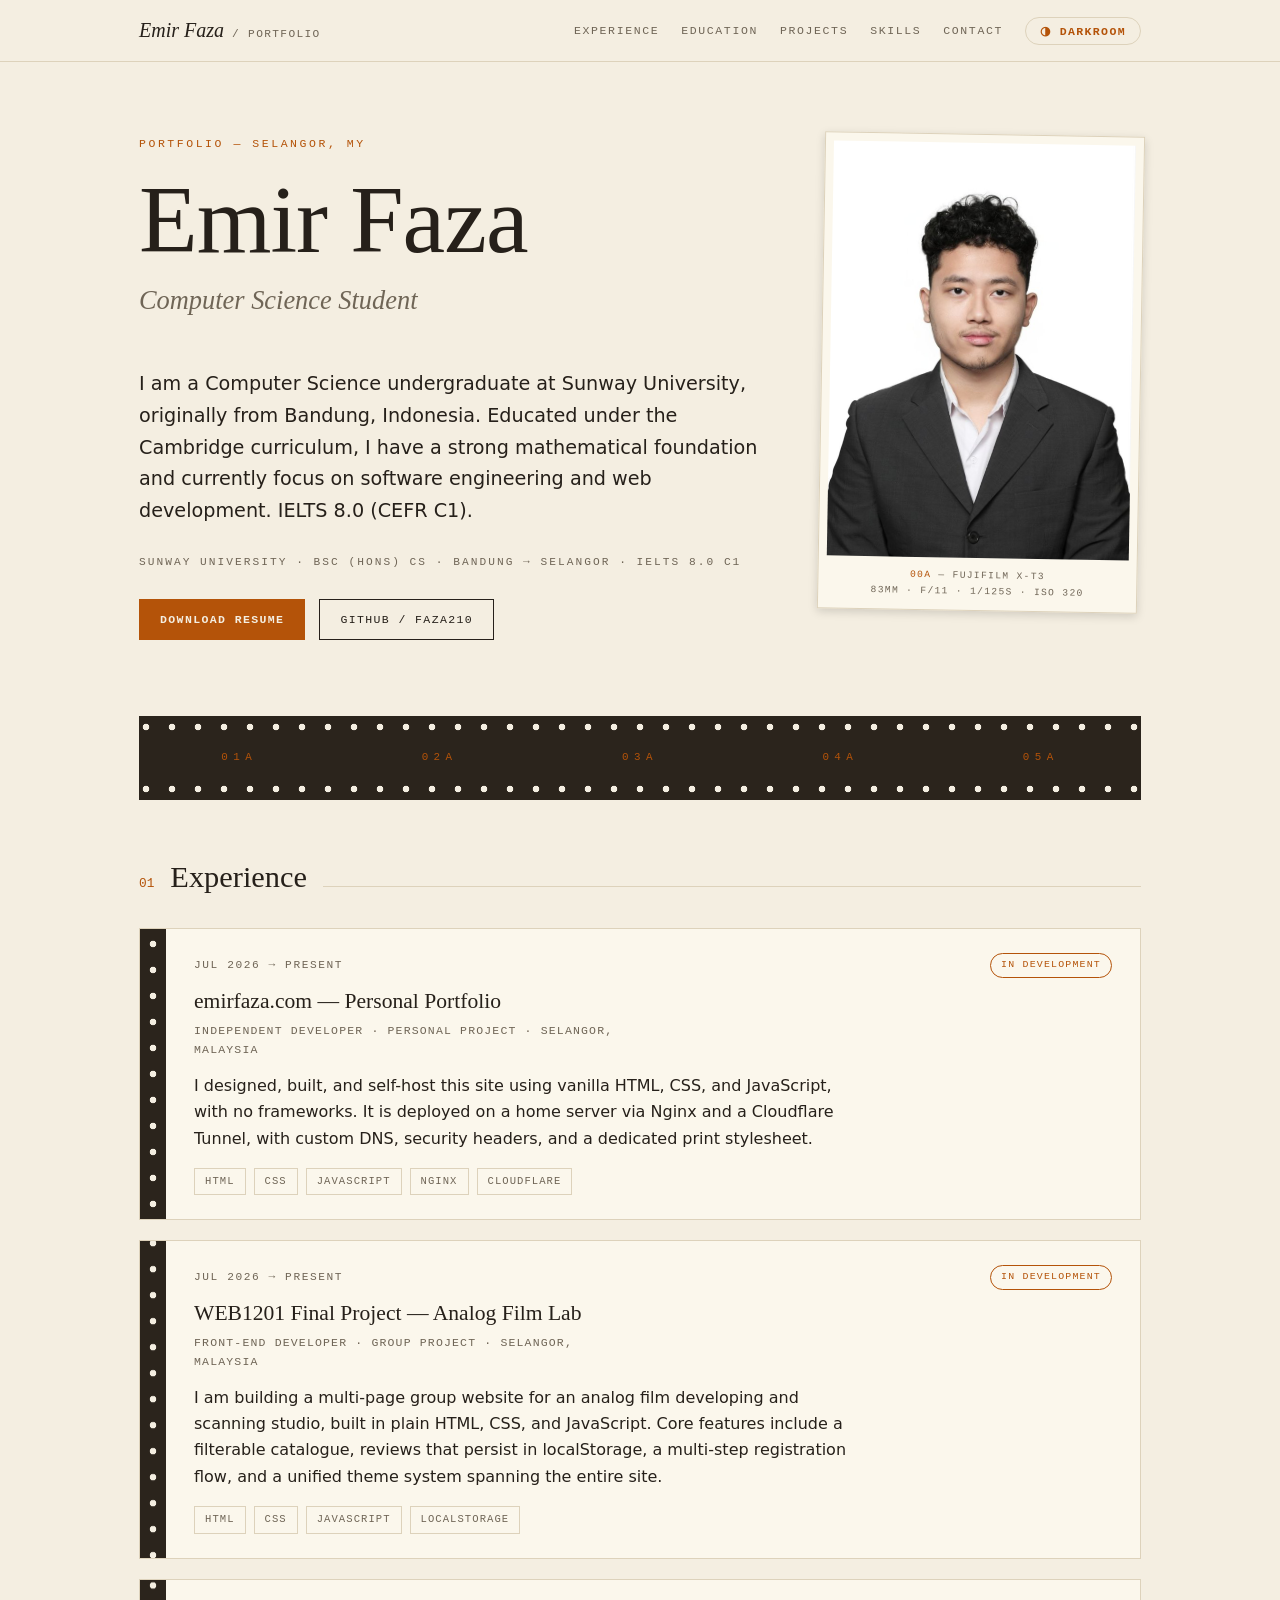
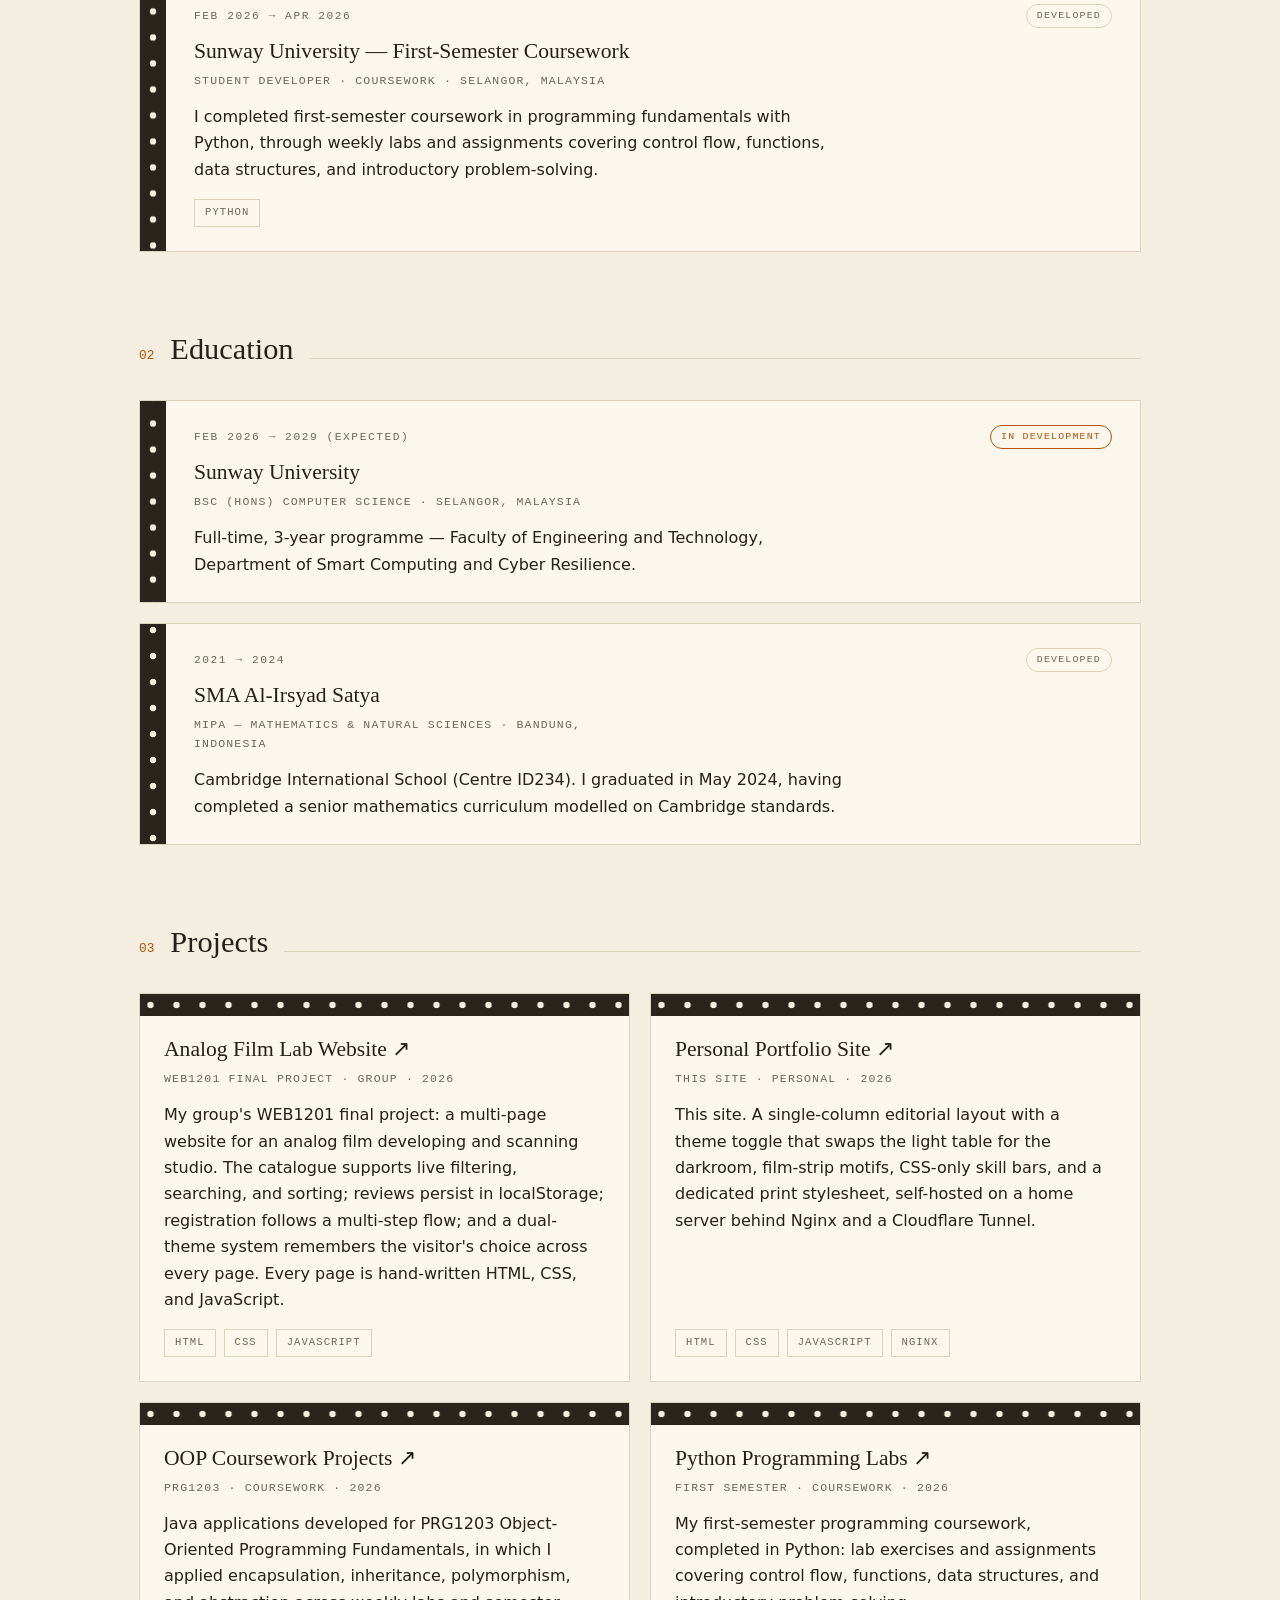
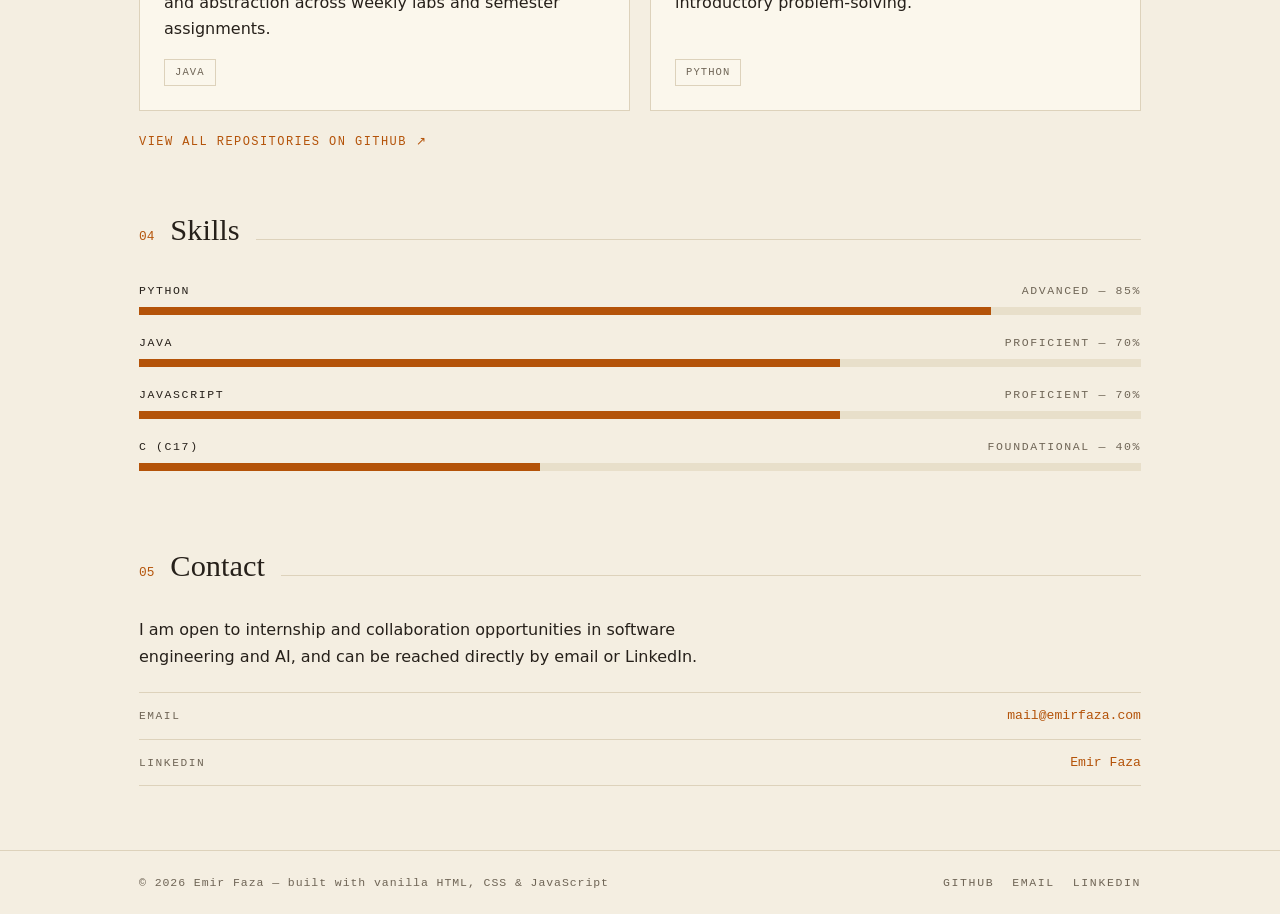
==== index.html @ d807aaf7 "Revert overscroll rule; switch nav to fixed positioning to kill scroll-shift" ====
<!DOCTYPE html>
<html lang="en" data-theme="dark">
<head>
    <meta charset="UTF-8">
    <meta name="viewport" content="width=device-width, initial-scale=1.0">
    <title>Emir Faza — Computer Science Student & Developer</title>
    <link rel="icon" href="/favicon.ico?v=4" sizes="any">
    <link rel="icon" type="image/svg+xml" href="/favicon.svg?v=4">
    <link rel="apple-touch-icon" href="/apple-touch-icon.png?v=4">
    <meta name="description" content="Portfolio of Emir Faza, a Computer Science student at Sunway University interested in software engineering, AI, and web development.">
    <meta name="author" content="Emir Faza">
    <meta name="robots" content="index, follow">
    <meta property="og:title" content="Emir Faza — Computer Science Student">
    <meta property="og:description" content="Portfolio of Emir Faza, a Computer Science student at Sunway University.">
    <meta property="og:url" content="https://emirfaza.com">
    <meta property="og:type" content="website">
    <meta name="twitter:card" content="summary">

    <!-- sets the theme before the CSS renders, so there's no flash of the wrong one -->
    <script src="/theme-init.js?v=20"></script>

    <link rel="stylesheet" href="/style.css?v=29">
    <link rel="stylesheet" href="/print.css?v=20" media="print">
</head>
<body>

    <!-- NAV — fixed top bar. The toggle names the themes after the
         film lab: light = light table, dark = darkroom (same metaphor
         as the WEB1201 group site). -->
    <nav class="nav">
        <div class="nav-inner">
            <a href="/" class="brand"><em>Emir Faza</em><span class="brand-suffix">/ PORTFOLIO</span></a>
            <div class="nav-links" id="nav-links">
                <a href="#experience">Experience</a>
                <a href="#education">Education</a>
                <a href="#projects">Projects</a>
                <a href="#skills">Skills</a>
                <a href="#contact">Contact</a>
                <button class="theme-toggle" aria-pressed="true" aria-label="Switch theme">
                    <span class="label-darkroom">&#9681; Darkroom</span>
                    <span class="label-lighttable">&#9680; Light table</span>
                </button>
            </div>
            <button class="nav-hamburger" aria-label="Toggle menu" aria-expanded="false">
                <svg viewBox="0 0 24 24" fill="none" stroke="currentColor" stroke-width="2" stroke-linecap="round">
                    <line x1="4" y1="8" x2="20" y2="8"></line>
                    <line x1="4" y1="16" x2="20" y2="16"></line>
                </svg>
            </button>
        </div>
    </nav>

    <main class="wrap">

        <!-- HERO — name in display serif like a film-brand wordmark,
             metadata in mono like film edge code. -->
        <header class="hero reveal">
            <div class="hero-text">
                <p class="kicker">Portfolio &mdash; Selangor, MY</p>
                <h1>Emir Faza</h1>
                <p class="role">Computer Science Student</p>
            </div>
            <!-- The portrait is styled as a developed print lying on the
                 light table: paper border, slight tilt, mono caption with the
                 real exposure data (FUJIFILM X-T3, shot 19 Aug 2025).
                 00A = the frame before the roll starts (leader is 01A-05A). -->
            <figure class="hero-print">
                <img src="/portrait.jpg" alt="Professional portrait of Emir Faza" width="640" height="880">
                <figcaption><span class="frame-no">00A</span> &mdash; FUJIFILM X-T3<br>83mm &middot; f/11 &middot; 1/125s &middot; ISO 320</figcaption>
            </figure>
            <div class="hero-rest">
                <p class="bio">I am a Computer Science undergraduate at Sunway University, originally from Bandung, Indonesia. Educated under the Cambridge curriculum, I have a strong mathematical foundation and currently focus on software engineering and web development. IELTS 8.0 (CEFR C1).</p>
                <p class="edge-code">Sunway University &middot; BSc (Hons) CS &middot; Bandung &rarr; Selangor &middot; IELTS 8.0 C1</p>
                <div class="hero-actions">
                    <a class="btn primary" href="/Emir_Faza_Resume.pdf" target="_blank" rel="noopener noreferrer">Download Resume</a>
                    <a class="btn" href="https://github.com/faza210" target="_blank" rel="noopener noreferrer">GitHub / faza210</a>
                </div>
            </div>
        </header>

        <!-- Film leader divider — doubles as a jump index, handy on
             mobile where only the hero fits. 01A-04A target the
             experience/education entries; 05A skips to the flagship
             project (the SMA entry sits fully in view after a 04A
             jump on phone screens, so it needed no stop of its own). -->
        <div class="leader reveal">
            <div class="sprocket-row" aria-hidden="true"></div>
            <nav class="frame-numbers" aria-label="Frame index">
                <a href="#frame-01" aria-label="Jump to emirfaza.com — Personal Portfolio">01A</a>
                <a href="#frame-02" aria-label="Jump to WEB1201 Final Project — work experience">02A</a>
                <a href="#frame-03" aria-label="Jump to first-semester coursework">03A</a>
                <a href="#frame-04" aria-label="Jump to Sunway University">04A</a>
                <a href="#project-filmlab" aria-label="Jump to Analog Film Lab Website — selected project">05A</a>
            </nav>
            <div class="sprocket-row" aria-hidden="true"></div>
        </div>

        <!-- 01 EXPERIENCE — each entry is a film frame: sprocket column
             on the left, date + status badge on top. "In development" is
             current work, "Developed" is finished. -->
        <section class="section reveal" id="experience">
            <div class="sec-head"><span class="sec-index">01</span><h2>Experience</h2><span class="sec-rule"></span></div>

            <article class="frame" id="frame-01">
                <div class="sprocket-col" aria-hidden="true"></div>
                <div class="frame-body">
                    <div class="frame-top"><span>Jul 2026 &rarr; Present</span><span class="badge">In Development</span></div>
                    <h3>emirfaza.com — Personal Portfolio</h3>
                    <p class="frame-role">Independent Developer &middot; Personal Project &middot; Selangor, Malaysia</p>
                    <p>I designed, built, and self-host this site using vanilla HTML, CSS, and JavaScript, with no frameworks. It is deployed on a home server via Nginx and a Cloudflare Tunnel, with custom DNS, security headers, and a dedicated print stylesheet.</p>
                    <div class="tags">
                        <span class="tag">HTML</span><span class="tag">CSS</span><span class="tag">JavaScript</span><span class="tag">Nginx</span><span class="tag">Cloudflare</span>
                    </div>
                </div>
            </article>

            <article class="frame" id="frame-02">
                <div class="sprocket-col" aria-hidden="true"></div>
                <div class="frame-body">
                    <div class="frame-top"><span>Jul 2026 &rarr; Present</span><span class="badge">In Development</span></div>
                    <h3>WEB1201 Final Project — Analog Film Lab</h3>
                    <p class="frame-role">Front-End Developer &middot; Group Project &middot; Selangor, Malaysia</p>
                    <p>I am building a multi-page group website for an analog film developing and scanning studio, built in plain HTML, CSS, and JavaScript. Core features include a filterable catalogue, reviews that persist in localStorage, a multi-step registration flow, and a unified theme system spanning the entire site.</p>
                    <div class="tags">
                        <span class="tag">HTML</span><span class="tag">CSS</span><span class="tag">JavaScript</span><span class="tag">localStorage</span>
                    </div>
                </div>
            </article>

            <article class="frame" id="frame-03">
                <div class="sprocket-col" aria-hidden="true"></div>
                <div class="frame-body">
                    <div class="frame-top"><span>Feb 2026 &rarr; Apr 2026</span><span class="badge muted-badge">Developed</span></div>
                    <h3>Sunway University — First-Semester Coursework</h3>
                    <p class="frame-role">Student Developer &middot; Coursework &middot; Selangor, Malaysia</p>
                    <p>I completed first-semester coursework in programming fundamentals with Python, through weekly labs and assignments covering control flow, functions, data structures, and introductory problem-solving.</p>
                    <div class="tags">
                        <span class="tag">Python</span>
                    </div>
                </div>
            </article>
        </section>

        <!-- 02 EDUCATION — frames 04 and 05 of the same roll. -->
        <section class="section reveal" id="education">
            <div class="sec-head"><span class="sec-index">02</span><h2>Education</h2><span class="sec-rule"></span></div>

            <article class="frame" id="frame-04">
                <div class="sprocket-col" aria-hidden="true"></div>
                <div class="frame-body">
                    <div class="frame-top"><span>Feb 2026 &rarr; 2029 (Expected)</span><span class="badge">In Development</span></div>
                    <h3>Sunway University</h3>
                    <p class="frame-role">BSc (Hons) Computer Science &middot; Selangor, Malaysia</p>
                    <p>Full-time, 3-year programme — Faculty of Engineering and Technology, Department of Smart Computing and Cyber Resilience.</p>
                </div>
            </article>

            <article class="frame" id="frame-05">
                <div class="sprocket-col" aria-hidden="true"></div>
                <div class="frame-body">
                    <div class="frame-top"><span>2021 &rarr; 2024</span><span class="badge muted-badge">Developed</span></div>
                    <h3>SMA Al-Irsyad Satya</h3>
                    <p class="frame-role">MIPA — Mathematics &amp; Natural Sciences &middot; Bandung, Indonesia</p>
                    <p>Cambridge International School (Centre ID234). I graduated in May 2024, having completed a senior mathematics curriculum modelled on Cambridge standards.</p>
                </div>
            </article>
        </section>

        <!-- 03 PROJECTS — CSS Grid of film frames, each with a
             sprocket strip along its top edge. -->
        <section class="section reveal" id="projects">
            <div class="sec-head"><span class="sec-index">03</span><h2>Projects</h2><span class="sec-rule"></span></div>

            <div class="projects-grid">

                <article class="project" id="project-filmlab">
                    <div class="sprocket-row" aria-hidden="true"></div>
                    <div class="frame-body">
                        <h3><a href="https://emirfaza.com" target="_blank" rel="noopener noreferrer">Analog Film Lab Website &#8599;</a></h3>
                        <p class="frame-role">WEB1201 Final Project &middot; Group &middot; 2026</p>
                        <p>My group's WEB1201 final project: a multi-page website for an analog film developing and scanning studio. The catalogue supports live filtering, searching, and sorting; reviews persist in localStorage; registration follows a multi-step flow; and a dual-theme system remembers the visitor's choice across every page. Every page is hand-written HTML, CSS, and JavaScript.</p>
                        <div class="tags">
                            <span class="tag">HTML</span><span class="tag">CSS</span><span class="tag">JavaScript</span>
                        </div>
                    </div>
                </article>

                <article class="project">
                    <div class="sprocket-row" aria-hidden="true"></div>
                    <div class="frame-body">
                        <h3><a href="https://emirfaza.com" target="_blank" rel="noopener noreferrer">Personal Portfolio Site &#8599;</a></h3>
                        <p class="frame-role">This site &middot; Personal &middot; 2026</p>
                        <p>This site. A single-column editorial layout with a theme toggle that swaps the light table for the darkroom, film-strip motifs, CSS-only skill bars, and a dedicated print stylesheet, self-hosted on a home server behind Nginx and a Cloudflare Tunnel.</p>
                        <div class="tags">
                            <span class="tag">HTML</span><span class="tag">CSS</span><span class="tag">JavaScript</span><span class="tag">Nginx</span>
                        </div>
                    </div>
                </article>

                <article class="project">
                    <div class="sprocket-row" aria-hidden="true"></div>
                    <div class="frame-body">
                        <h3><a href="https://github.com/faza210" target="_blank" rel="noopener noreferrer">OOP Coursework Projects &#8599;</a></h3>
                        <p class="frame-role">PRG1203 &middot; Coursework &middot; 2026</p>
                        <p>Java applications developed for PRG1203 Object-Oriented Programming Fundamentals, in which I applied encapsulation, inheritance, polymorphism, and abstraction across weekly labs and semester assignments.</p>
                        <div class="tags">
                            <span class="tag">Java</span>
                        </div>
                    </div>
                </article>

                <article class="project">
                    <div class="sprocket-row" aria-hidden="true"></div>
                    <div class="frame-body">
                        <h3><a href="https://github.com/faza210" target="_blank" rel="noopener noreferrer">Python Programming Labs &#8599;</a></h3>
                        <p class="frame-role">First Semester &middot; Coursework &middot; 2026</p>
                        <p>My first-semester programming coursework, completed in Python: lab exercises and assignments covering control flow, functions, data structures, and introductory problem-solving.</p>
                        <div class="tags">
                            <span class="tag">Python</span>
                        </div>
                    </div>
                </article>

            </div>

            <p class="projects-cta"><a href="https://github.com/faza210" target="_blank" rel="noopener noreferrer">View all repositories on GitHub &#8599;</a></p>
        </section>

        <!-- 04 SKILLS — CSS-only bars: widths come from .lvl-* classes
             in the stylesheet, never JS or inline styles (rubric). -->
        <section class="section reveal" id="skills">
            <div class="sec-head"><span class="sec-index">04</span><h2>Skills</h2><span class="sec-rule"></span></div>

            <div class="skill">
                <div class="skill-label"><span>Python</span><span class="level">Advanced &mdash; 85%</span></div>
                <div class="skill-track">
                    <div class="skill-fill lvl-85" role="progressbar" aria-valuenow="85" aria-valuemin="0" aria-valuemax="100" aria-label="Python proficiency: 85%"></div>
                </div>
            </div>
            <div class="skill">
                <div class="skill-label"><span>Java</span><span class="level">Proficient &mdash; 70%</span></div>
                <div class="skill-track">
                    <div class="skill-fill lvl-70" role="progressbar" aria-valuenow="70" aria-valuemin="0" aria-valuemax="100" aria-label="Java proficiency: 70%"></div>
                </div>
            </div>
            <div class="skill">
                <div class="skill-label"><span>JavaScript</span><span class="level">Proficient &mdash; 70%</span></div>
                <div class="skill-track">
                    <div class="skill-fill lvl-70" role="progressbar" aria-valuenow="70" aria-valuemin="0" aria-valuemax="100" aria-label="JavaScript proficiency: 70%"></div>
                </div>
            </div>
            <div class="skill">
                <div class="skill-label"><span>C (C17)</span><span class="level">Foundational &mdash; 40%</span></div>
                <div class="skill-track">
                    <div class="skill-fill lvl-40" role="progressbar" aria-valuenow="40" aria-valuemin="0" aria-valuemax="100" aria-label="C proficiency: 40%"></div>
                </div>
            </div>
        </section>

        <!-- 05 CONTACT -->
        <section class="section reveal" id="contact">
            <div class="sec-head"><span class="sec-index">05</span><h2>Contact</h2><span class="sec-rule"></span></div>
            <p class="contact-text">I am open to internship and collaboration opportunities in software engineering and AI, and can be reached directly by email or LinkedIn.</p>
            <div class="contact-list">
                <div class="contact-row">
                    <span class="contact-label">Email</span>
                    <a href="mailto:mail@emirfaza.com">mail@emirfaza.com</a>
                </div>
                <div class="contact-row">
                    <span class="contact-label">LinkedIn</span>
                    <a href="https://linkedin.com/in/emir-faza-576442217" target="_blank" rel="noopener noreferrer">Emir Faza</a>
                </div>
            </div>
        </section>

    </main>

    <footer class="footer">
        <div class="wrap footer-inner">
            <p>&copy; 2026 Emir Faza &mdash; built with vanilla HTML, CSS &amp; JavaScript</p>
            <div class="footer-links">
                <a href="https://github.com/faza210" target="_blank" rel="noopener noreferrer">GitHub</a>
                <a href="mailto:mail@emirfaza.com">Email</a>
                <a href="https://linkedin.com/in/emir-faza-576442217" target="_blank" rel="noopener noreferrer">LinkedIn</a>
            </div>
        </div>
    </footer>

    <script src="/script.js?v=20"></script>
</body>
</html>
---- style.css ----
/* style.css — "Darkroom" redesign, 24 Jul 2026.
   Single-column editorial layout with two themes: LIGHT TABLE (warm
   paper, amber) and DARKROOM (slate black, maroon, safelight red).
   Every colour, font and spacing value lives in custom properties so
   the WEB1201 group site shares the same tokens (G1 consistency). */

/* ---------- Design tokens: LIGHT TABLE (default) ---------- */
:root {
    --bg: #f4eee1;            /* warm paper white — the light table surface */
    --surface: #fbf7ec;       /* card white */
    --text: #26201a;          /* warm ink */
    --muted: #6f6556;         /* warm grey — 4.6:1 on paper, passes WCAG AA */
    --accent: #b45309;        /* film-box amber */
    --accent-hover: #7c3f06;  /* darker amber for hover */
    --hairline: #ddd2bb;      /* sepia rule lines */
    --track: #e8dfca;         /* empty skill-bar track */
    --strip: #2b241c;         /* film strip stock */
    --hole: #f4eee1;          /* sprocket holes = paper showing through */

    --font-display: Georgia, 'Times New Roman', serif;
    --font-body: system-ui, -apple-system, 'Segoe UI', Roboto, sans-serif;
    --font-mono: ui-monospace, 'SF Mono', 'Cascadia Mono', Consolas, monospace;

    --wrap: 1050px;
    --ease: cubic-bezier(.22, .61, .36, 1);
}

/* ---------- Design tokens: DARKROOM ---------- */
[data-theme="dark"] {
    --bg: #0e0e11;            /* neutral near-black */
    --surface: #241014;       /* deep maroon panel */
    --text: #f2e7d5;          /* warm off-white */
    --muted: #b09a85;         /* pale umber */
    --accent: #e5484d;        /* safelight red */
    --accent-hover: #f0686c;  /* hover goes lighter in the darkroom */
    --hairline: #452227;      /* maroon rule lines */
    --track: #2e2e35;         /* neutral empty track */
    --strip: #060608;
    --hole: #0e0e11;
}

/* ---------- Base ---------- */
*, *::before, *::after { box-sizing: border-box; }
* { margin: 0; padding: 0; }

html {
    scroll-behavior: smooth;
    scroll-padding-top: 84px; /* keeps anchored sections clear of the fixed nav */
}

body {
    background: var(--bg);
    color: var(--text);
    font-family: var(--font-body);
    font-size: 16px;
    line-height: 1.65;
    transition: background-color .3s ease, color .3s ease;
}

::selection { background: var(--accent); color: var(--bg); }

a { color: var(--accent); text-decoration: none; }
a:hover { color: var(--accent-hover); }

:focus-visible { outline: 2px solid var(--accent); outline-offset: 2px; }

.wrap { max-width: var(--wrap); margin: 0 auto; padding: 0 24px; }

/* ---------- Nav (Flexbox row, collapses to a hamburger panel) ---------- */
/* Fixed, not sticky: the compositor pins it, so it cannot shift during
   momentum scrolls. The body padding replaces the space it leaves in flow;
   screen-only so print keeps its own layout. */
@media screen { body { padding-top: 62px; } }
.nav {
    position: fixed; top: 0; left: 0; right: 0; z-index: 20;
    background: var(--bg);
    border-bottom: 1px solid var(--hairline);
    transition: background-color .3s ease;
}
.nav-inner {
    max-width: var(--wrap); margin: 0 auto; padding: 14px 24px;
    display: flex; align-items: center; justify-content: space-between; gap: 16px;
}
.brand { font-family: var(--font-display); font-size: 1.25rem; color: var(--text); }
.brand:hover { color: var(--text); }
.brand em { font-style: italic; }
.brand-suffix {
    font-family: var(--font-mono); font-size: .7rem; letter-spacing: .12em;
    color: var(--muted); margin-left: 8px;
}
.nav-links { display: flex; align-items: center; gap: 22px; }
.nav-links a {
    font-family: var(--font-mono); font-size: .72rem; letter-spacing: .14em;
    text-transform: uppercase; color: var(--muted);
}
.nav-links a:hover { color: var(--accent); }
.theme-toggle {
    font-family: var(--font-mono); font-size: .72rem; letter-spacing: .12em;
    text-transform: uppercase; cursor: pointer; font-weight: 700;
    background: none; border: 1px solid var(--hairline); border-radius: 999px;
    color: var(--accent); padding: 6px 14px;
    transition: border-color .2s, color .2s;
}
.theme-toggle:hover { border-color: var(--accent); }
/* only the OTHER room's label is shown (script.js explains why) */
[data-theme="light"] .label-lighttable { display: none; }
[data-theme="dark"] .label-darkroom { display: none; }
.nav-hamburger {
    display: none; background: none; border: 1px solid var(--hairline);
    border-radius: 6px; padding: 8px; color: var(--text); cursor: pointer;
}
.nav-hamburger svg { display: block; width: 20px; height: 20px; }

/* ---------- Hero ---------- */
.hero {
    padding: 72px 0 40px;
    display: grid; grid-template-columns: 1fr 320px;
    gap: 24px 48px; align-items: start;
}
.hero-text, .hero-rest { grid-column: 1; }
/* The portrait as a developed print: paper border, slight tilt. */
.hero-print {
    grid-column: 2; grid-row: 1 / span 2;
    margin: 0;
    background: var(--surface);
    border: 1px solid var(--hairline);
    padding: 8px 8px 10px;
    transform: rotate(1deg);
    box-shadow: 0 3px 10px rgba(0, 0, 0, .15);
}
.hero-print img { display: block; width: 100%; height: auto; }
.hero-print figcaption {
    font-family: var(--font-mono); font-size: .6rem; letter-spacing: .14em;
    text-transform: uppercase; color: var(--muted);
    margin-top: 10px; text-align: center;
}
/* 00A gets the same accent as the 01A-05A leader numbers; it's part
   of the same film roll, one frame before the rest. */
.hero-print .frame-no { color: var(--accent); }
.kicker {
    font-family: var(--font-mono); font-size: .72rem; letter-spacing: .22em;
    text-transform: uppercase; color: var(--accent); margin-bottom: 18px;
}
.hero h1 {
    font-family: var(--font-display);
    font-size: clamp(3rem, 9vw, 6rem);
    line-height: 1.02; font-weight: 400; letter-spacing: -.01em;
}
.hero .role {
    font-family: var(--font-display); font-style: italic;
    font-size: clamp(1.15rem, 3vw, 1.65rem); color: var(--muted);
    margin-top: 10px;
}
.hero .bio { max-width: 58ch; margin-top: 22px; }
.edge-code {
    font-family: var(--font-mono); font-size: .7rem; letter-spacing: .18em;
    text-transform: uppercase; color: var(--muted); margin-top: 26px;
}
.hero-actions { display: flex; flex-wrap: wrap; gap: 14px; margin-top: 28px; }
.btn {
    font-family: var(--font-mono); font-size: .72rem; letter-spacing: .12em;
    text-transform: uppercase; padding: 10px 20px;
    border: 1px solid var(--text); color: var(--text);
    transition: background-color .2s, border-color .2s, color .2s;
}
.btn:hover { border-color: var(--accent); color: var(--accent); }
.btn.primary { background: var(--accent); border-color: var(--accent); color: var(--bg); font-weight: 700; }
.btn.primary:hover { background: var(--accent-hover); border-color: var(--accent-hover); color: var(--bg); }

/* ---------- Film leader divider ---------- */
.leader { margin: 36px 0 8px; }
.sprocket-row {
    height: 22px; background: var(--strip);
    background-image: radial-gradient(circle, var(--hole) 3px, transparent 3.6px);
    background-size: 26px 22px; background-position: center center;
    background-repeat: repeat-x;
}
.frame-numbers {
    background: var(--strip);
    font-family: var(--font-mono); font-size: .68rem; letter-spacing: .5em;
    display: flex; justify-content: space-around; padding: 7px 0;
}
.frame-numbers a {
    color: var(--accent);
    padding: 4px 8px; /* widens the tap target for phone screens */
    transition: color .2s ease;
}
.frame-numbers a:hover {
    color: var(--accent-hover);
    text-decoration: underline;
    text-underline-offset: 3px;
}

/* ---------- Section heads ---------- */
.section { padding: 44px 0 8px; }
.sec-head { display: flex; align-items: baseline; gap: 16px; margin-bottom: 26px; }
.sec-index { font-family: var(--font-mono); font-size: .8rem; color: var(--accent); }
.sec-head h2 { font-family: var(--font-display); font-weight: 400; font-size: 1.9rem; }
.sec-rule { flex: 1; height: 1px; background: var(--hairline); }

/* ---------- Film frame entries (CSS Grid: sprocket column + body) ---------- */
.frame {
    display: grid; grid-template-columns: 26px 1fr;
    background: var(--surface); border: 1px solid var(--hairline);
    margin-bottom: 20px;
    transition: transform .25s var(--ease), border-color .25s;
}
/* same hover lift as the project cards */
.frame:hover { transform: translateY(-3px); border-color: var(--accent); }
.sprocket-col {
    background: var(--strip);
    background-image: radial-gradient(circle, var(--hole) 3px, transparent 3.6px);
    background-size: 26px 26px; background-position: center center;
    background-repeat: repeat-y;
}
.frame-body { padding: 24px 28px; }
.frame-top {
    display: flex; justify-content: space-between; align-items: center;
    gap: 12px; flex-wrap: wrap;
    font-family: var(--font-mono); font-size: .7rem; letter-spacing: .14em;
    text-transform: uppercase; color: var(--muted); margin-bottom: 10px;
}
.badge {
    color: var(--accent); border: 1px solid var(--accent);
    padding: 3px 10px; border-radius: 999px;
    font-size: .62rem; letter-spacing: .12em;
}
.muted-badge { color: var(--muted); border-color: var(--hairline); }
.frame-body h3 { font-family: var(--font-display); font-weight: 400; font-size: 1.35rem; line-height: 1.25; }
.frame-body h3 a { color: var(--text); }
.frame-body h3 a:hover { color: var(--accent); }
.frame-role {
    font-family: var(--font-mono); font-size: .72rem; letter-spacing: .1em;
    color: var(--muted); text-transform: uppercase; margin: 6px 0 14px;
}
.frame-body p { max-width: 65ch; }
.tags { display: flex; flex-wrap: wrap; gap: 8px; margin-top: 16px; }
.tag {
    font-family: var(--font-mono); font-size: .66rem; letter-spacing: .1em;
    text-transform: uppercase; color: var(--muted);
    border: 1px solid var(--hairline); padding: 4px 10px;
}

/* ---------- Projects (CSS Grid of film frames) ---------- */
.projects-grid {
    display: grid; grid-template-columns: repeat(2, 1fr); gap: 20px;
}
.project {
    background: var(--surface); border: 1px solid var(--hairline);
    display: flex; flex-direction: column;
    transition: transform .25s var(--ease), border-color .25s;
}
.project:hover { transform: translateY(-3px); border-color: var(--accent); }
.project .frame-body { display: flex; flex-direction: column; flex: 1; padding: 20px 24px 24px; }
.project .tags { margin-top: auto; padding-top: 16px; }
.projects-cta {
    margin-top: 22px;
    font-family: var(--font-mono); font-size: .75rem;
    letter-spacing: .12em; text-transform: uppercase;
}

/* ---------- Skill bars (CSS-only: widths come from .lvl-* classes) ---------- */
.skill { margin-bottom: 18px; }
.skill-label {
    display: flex; justify-content: space-between;
    font-family: var(--font-mono); font-size: .72rem; letter-spacing: .14em;
    text-transform: uppercase; margin-bottom: 7px;
}
.skill-label .level { color: var(--muted); }
.skill-track { height: 8px; background: var(--track); }
.skill-fill { height: 100%; background: var(--accent); }
.lvl-85 { width: 85%; }
.lvl-70 { width: 70%; }
.lvl-40 { width: 40%; }

/* ---------- Contact ---------- */
.contact-text { max-width: 62ch; margin-bottom: 22px; }
.contact-list { border-top: 1px solid var(--hairline); }
.contact-row {
    display: flex; justify-content: space-between; align-items: baseline;
    gap: 16px; padding: 12px 0;
    border-bottom: 1px solid var(--hairline);
    font-family: var(--font-mono); font-size: .82rem;
}
.contact-label {
    color: var(--muted); font-size: .7rem;
    letter-spacing: .14em; text-transform: uppercase;
}

/* ---------- Footer ---------- */
.footer { border-top: 1px solid var(--hairline); margin-top: 56px; }
.footer-inner {
    display: flex; justify-content: space-between; align-items: center; gap: 16px;
    padding: 22px 24px;
    font-family: var(--font-mono); font-size: .72rem;
    color: var(--muted); letter-spacing: .08em;
}
.footer-links { display: flex; gap: 18px; }
.footer-links a { color: var(--muted); text-transform: uppercase; letter-spacing: .14em; }
.footer-links a:hover { color: var(--accent); }

/* ---------- Entrance animation ----------
   Pure-CSS load-in stagger. The 'both' fill keeps elements visible
   after the animation ends. With animations disabled (print, reduced
   motion) everything renders at natural opacity, so content can
   never get stuck invisible. */
@keyframes fadeInUp {
    from { opacity: 0; transform: translateY(16px); }
    to   { opacity: 1; transform: translateY(0); }
}
.reveal { animation: fadeInUp .6s var(--ease) both; }
main > .reveal:nth-child(2) { animation-delay: .06s; }
main > .reveal:nth-child(3) { animation-delay: .12s; }
main > .reveal:nth-child(4) { animation-delay: .18s; }
main > .reveal:nth-child(5) { animation-delay: .24s; }
main > .reveal:nth-child(6) { animation-delay: .30s; }
main > .reveal:nth-child(7) { animation-delay: .36s; }

/* ---------- Reduced motion: kill animation + smooth scroll ---------- */
@media (prefers-reduced-motion: reduce) {
    html { scroll-behavior: auto; }
    *, *::before, *::after {
        animation: none !important;
        transition: none !important;
    }
}

/* ---------- Responsive ---------- */
@media (max-width: 760px) {
    .nav-hamburger { display: block; }
    .nav-links {
        position: absolute; top: 100%; left: 0; right: 0;
        display: none; flex-direction: column; align-items: flex-start; gap: 0;
        background: var(--surface);
        border-bottom: 1px solid var(--hairline);
        padding: 8px 24px 16px;
    }
    .nav-links.open { display: flex; }
    .nav-links a { padding: 10px 0; width: 100%; }
    .theme-toggle { margin-top: 8px; }
    .projects-grid { grid-template-columns: 1fr; }
    .frame-numbers { letter-spacing: .3em; }
    .hero { grid-template-columns: 1fr; padding: 48px 0 32px; }
    .hero-print { grid-column: 1; grid-row: auto; max-width: 300px; transform: rotate(0); }
    .contact-row { flex-direction: column; gap: 2px; }
    .footer-inner { flex-direction: column; gap: 10px; text-align: center; }
}

/* ---------- Desktop-only refinements ---------- */
/* Bio gets intro-copy size on wide layouts; mobile keeps the base 16px. */
@media (min-width: 761px) {
    .hero .bio { font-size: 1.2rem; }
}
---- print.css ----
/* print.css — only runs when printing / saving as PDF (linked with
   media="print" in index.html). Hides the nav, footer and film-strip
   decoration, forces one column and light high-contrast colours. */

/* Force light, high-contrast colours even in darkroom mode
   (must out-specify the [data-theme="dark"] token block) */
:root, [data-theme="dark"] {
    --bg: #ffffff;
    --surface: #ffffff;
    --text: #000000;
    --muted: #444444;
    --accent: #333333;
    --accent-hover: #000000;
    --hairline: #bbbbbb;
    --track: #eeeeee;
    --strip: #ffffff;
    --hole: #ffffff;
}

/* Hide navigation chrome, footer, CTAs and film-strip decoration */
.nav,
.footer,
.leader,
.sprocket-col,
.projects-cta,
.hero-actions {
    display: none;
}

body {
    background: #ffffff;
    color: #000000;
}

/* Linear single-column layout, full width */
.wrap {
    max-width: 100%;
    padding: 0;
}
.hero { padding: 0 0 1.5rem; }
.section { padding: 1.2rem 0 0; }

/* Frames lose the sprocket column (decoration) and print flat */
.frame {
    grid-template-columns: 1fr;
    border: 1px solid #999999;
}
.project {
    border: 1px solid #999999;
}

/* Projects reflow to a single column on paper */
.projects-grid {
    grid-template-columns: 1fr;
    gap: 12px;
}

/* Disable all animations and transitions on paper */
*, *::before, *::after {
    animation: none !important;
    transition: none !important;
}

/* Skill bars: browsers strip background colours when printing
   by default — force exact colour printing for the bar fill */
.skill-track {
    border: 1px solid #999999;
    background: #eeeeee;
    print-color-adjust: exact;
    -webkit-print-color-adjust: exact;
}
.skill-fill {
    background: #555555;
    print-color-adjust: exact;
    -webkit-print-color-adjust: exact;
}

/* Keep entries intact across page breaks */
.frame,
.project,
.skill {
    break-inside: avoid;
    page-break-inside: avoid;
}

/* Links print as plain black text */
a { color: #000000; }
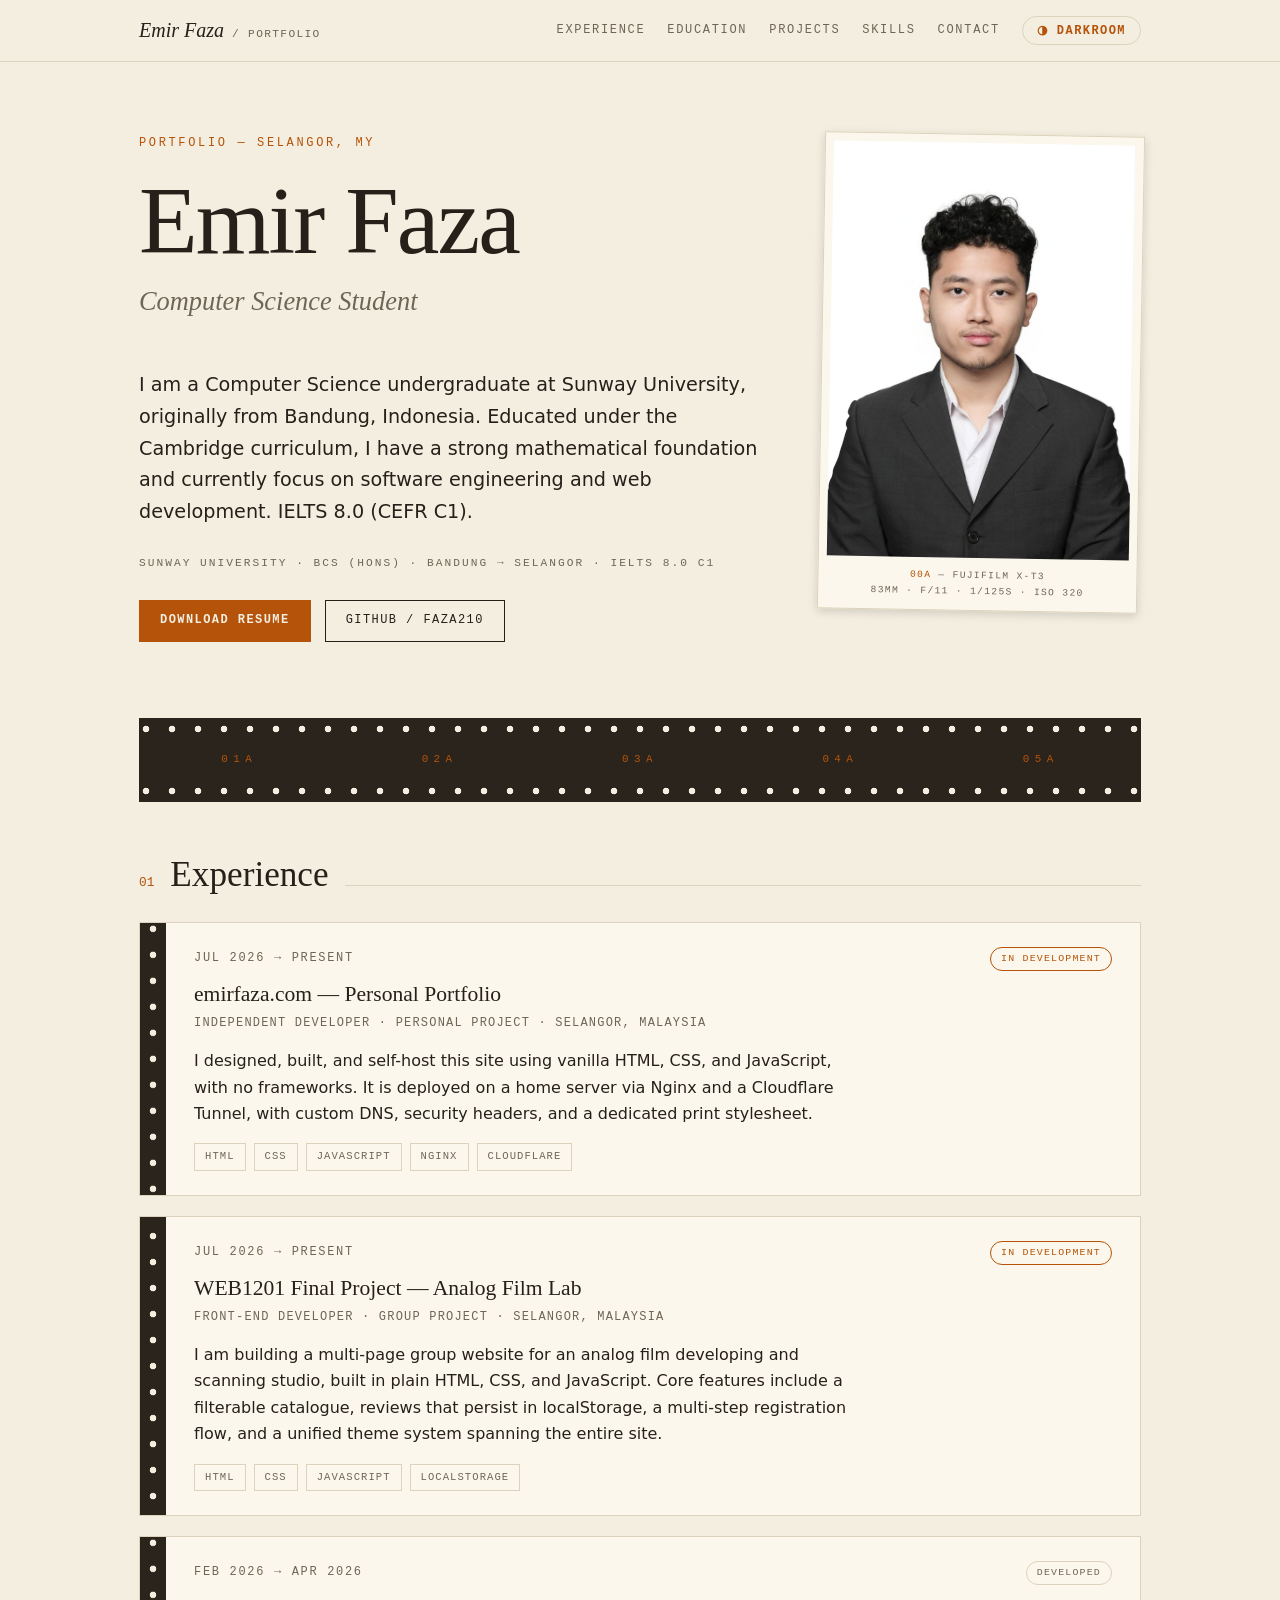
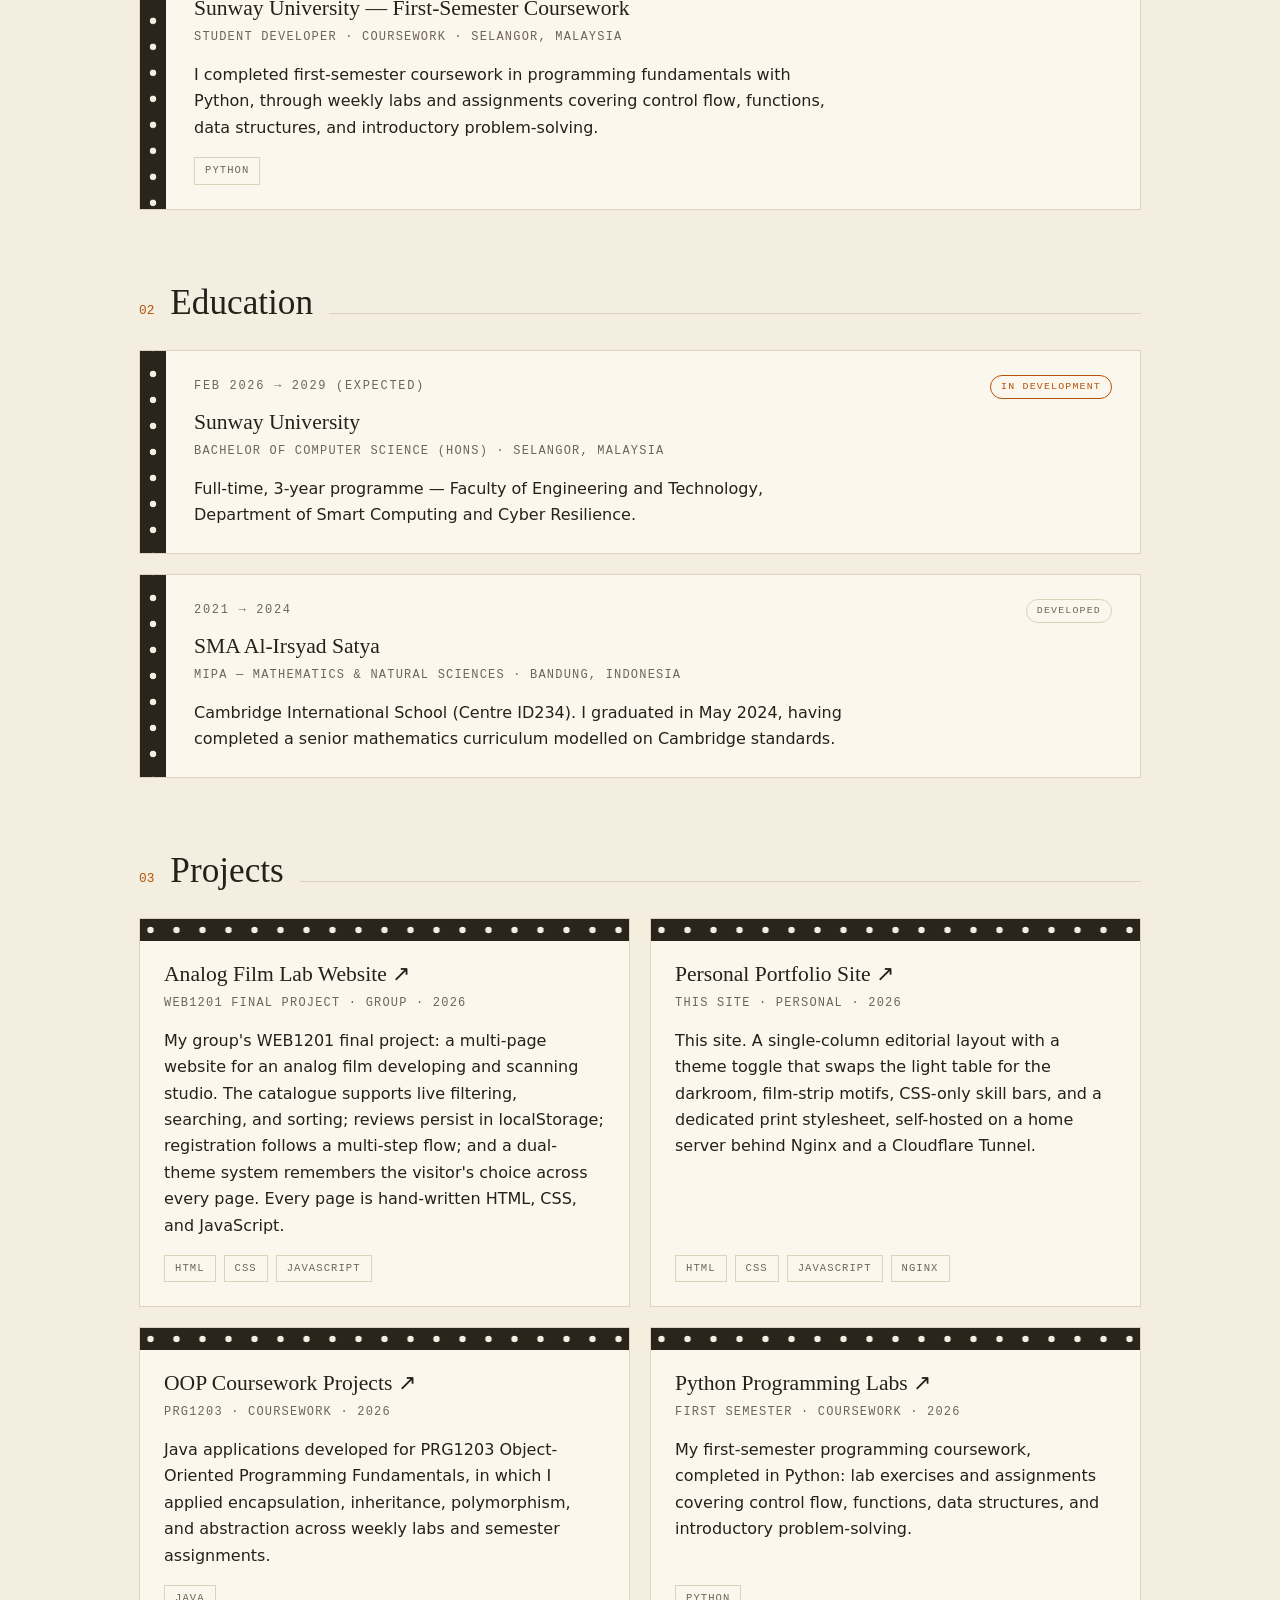
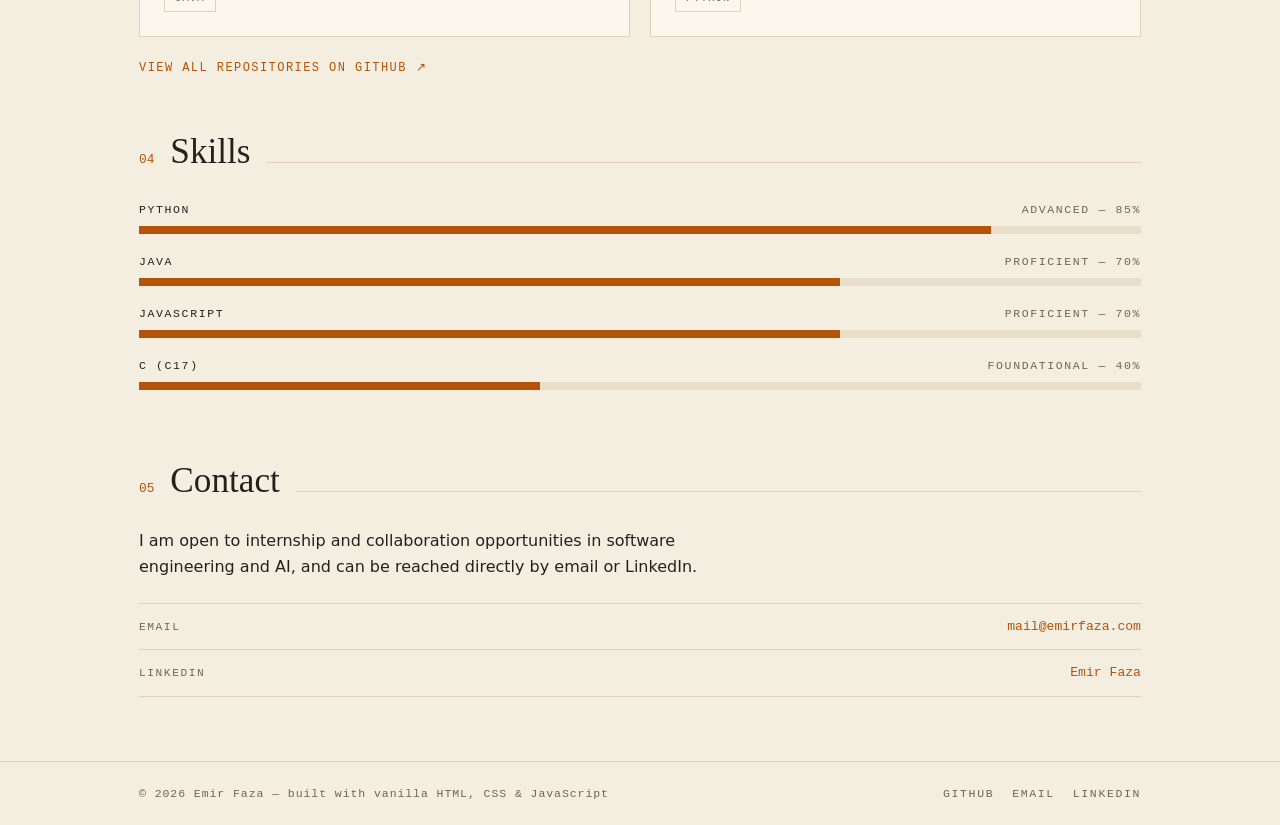
==== commit 3aaa3be9: "Design refinement batch after live review - Wrap 920 to 1050px; hero portrait 250 to 320px; h1 5.2 t" ====
--- a/index.html
+++ b/index.html
@@ -19,12 +19,12 @@
     <!-- sets the theme before the CSS renders, so there's no flash of the wrong one -->
     <script src="/theme-init.js?v=20"></script>
 
-    <link rel="stylesheet" href="/style.css?v=29">
+    <link rel="stylesheet" href="/style.css?v=33">
     <link rel="stylesheet" href="/print.css?v=20" media="print">
 </head>
 <body>
 
-    <!-- NAV — fixed top bar. The toggle names the themes after the
+    <!-- NAV — sticky top bar. The toggle names the themes after the
          film lab: light = light table, dark = darkroom (same metaphor
          as the WEB1201 group site). -->
     <nav class="nav">
@@ -69,8 +69,8 @@
                 <figcaption><span class="frame-no">00A</span> &mdash; FUJIFILM X-T3<br>83mm &middot; f/11 &middot; 1/125s &middot; ISO 320</figcaption>
             </figure>
             <div class="hero-rest">
-                <p class="bio">I am a Computer Science undergraduate at Sunway University, originally from Bandung, Indonesia. Educated under the Cambridge curriculum, I have a strong mathematical foundation and currently focus on software engineering and web development. IELTS 8.0 (CEFR C1).</p>
-                <p class="edge-code">Sunway University &middot; BSc (Hons) CS &middot; Bandung &rarr; Selangor &middot; IELTS 8.0 C1</p>
+                <p class="bio">I am a Computer Science undergraduate at Sunway University, originally from Bandung, Indonesia. Educated under the Cambridge curriculum, I have a strong mathematical foundation and currently focus on software engineering and web development. IELTS 8.0 (CEFR&nbsp;C1).</p>
+                <p class="edge-code">Sunway University &middot; BCS (Hons) &middot; Bandung &rarr; Selangor &middot; IELTS 8.0 C1</p>
                 <div class="hero-actions">
                     <a class="btn primary" href="/Emir_Faza_Resume.pdf" target="_blank" rel="noopener noreferrer">Download Resume</a>
                     <a class="btn" href="https://github.com/faza210" target="_blank" rel="noopener noreferrer">GitHub / faza210</a>
@@ -150,7 +150,7 @@
                 <div class="frame-body">
                     <div class="frame-top"><span>Feb 2026 &rarr; 2029 (Expected)</span><span class="badge">In Development</span></div>
                     <h3>Sunway University</h3>
-                    <p class="frame-role">BSc (Hons) Computer Science &middot; Selangor, Malaysia</p>
+                    <p class="frame-role">Bachelor of Computer Science (Hons) &middot; Selangor, Malaysia</p>
                     <p>Full-time, 3-year programme — Faculty of Engineering and Technology, Department of Smart Computing and Cyber Resilience.</p>
                 </div>
             </article>
--- a/style.css
+++ b/style.css
@@ -45,7 +45,7 @@
 
 html {
     scroll-behavior: smooth;
-    scroll-padding-top: 84px; /* keeps anchored sections clear of the fixed nav */
+    scroll-padding-top: 84px; /* keeps anchored sections clear of the sticky nav */
 }
 
 body {
@@ -57,6 +57,10 @@
     transition: background-color .3s ease, color .3s ease;
 }
 
+/* Georgia's default numerals are oldstyle (x-height); lining figures keep
+   digits cap-height in headings (WEB1201 etc.). */
+h1, h2, h3 { font-variant-numeric: lining-nums; }
+
 ::selection { background: var(--accent); color: var(--bg); }
 
 a { color: var(--accent); text-decoration: none; }
@@ -67,12 +71,8 @@
 .wrap { max-width: var(--wrap); margin: 0 auto; padding: 0 24px; }
 
 /* ---------- Nav (Flexbox row, collapses to a hamburger panel) ---------- */
-/* Fixed, not sticky: the compositor pins it, so it cannot shift during
-   momentum scrolls. The body padding replaces the space it leaves in flow;
-   screen-only so print keeps its own layout. */
-@media screen { body { padding-top: 62px; } }
 .nav {
-    position: fixed; top: 0; left: 0; right: 0; z-index: 20;
+    position: sticky; top: 0; z-index: 20;
     background: var(--bg);
     border-bottom: 1px solid var(--hairline);
     transition: background-color .3s ease;
@@ -233,6 +233,8 @@
     font-family: var(--font-mono); font-size: .72rem; letter-spacing: .1em;
     color: var(--muted); text-transform: uppercase; margin: 6px 0 14px;
 }
+/* Must out-specify .frame-body p (65ch) — role lines are single-line metadata. */
+.frame-body p.frame-role { max-width: none; }
 .frame-body p { max-width: 65ch; }
 .tags { display: flex; flex-wrap: wrap; gap: 8px; margin-top: 16px; }
 .tag {
@@ -350,4 +352,10 @@
 /* Bio gets intro-copy size on wide layouts; mobile keeps the base 16px. */
 @media (min-width: 761px) {
     .hero .bio { font-size: 1.2rem; }
-}
+    /* Section titles must clearly outrank the hero role line (26.4px). */
+    .sec-head h2 { font-size: 2.2rem; line-height: 1.2; }
+    /* Tighten the display serif at masthead size. */
+    .hero h1 { letter-spacing: -.02em; }
+    /* Functional microcopy to the 12px legibility floor; decorative texture stays small. */
+    .nav-links a, .btn, .theme-toggle, .kicker, .frame-top, .frame-role { font-size: .75rem; }
+}
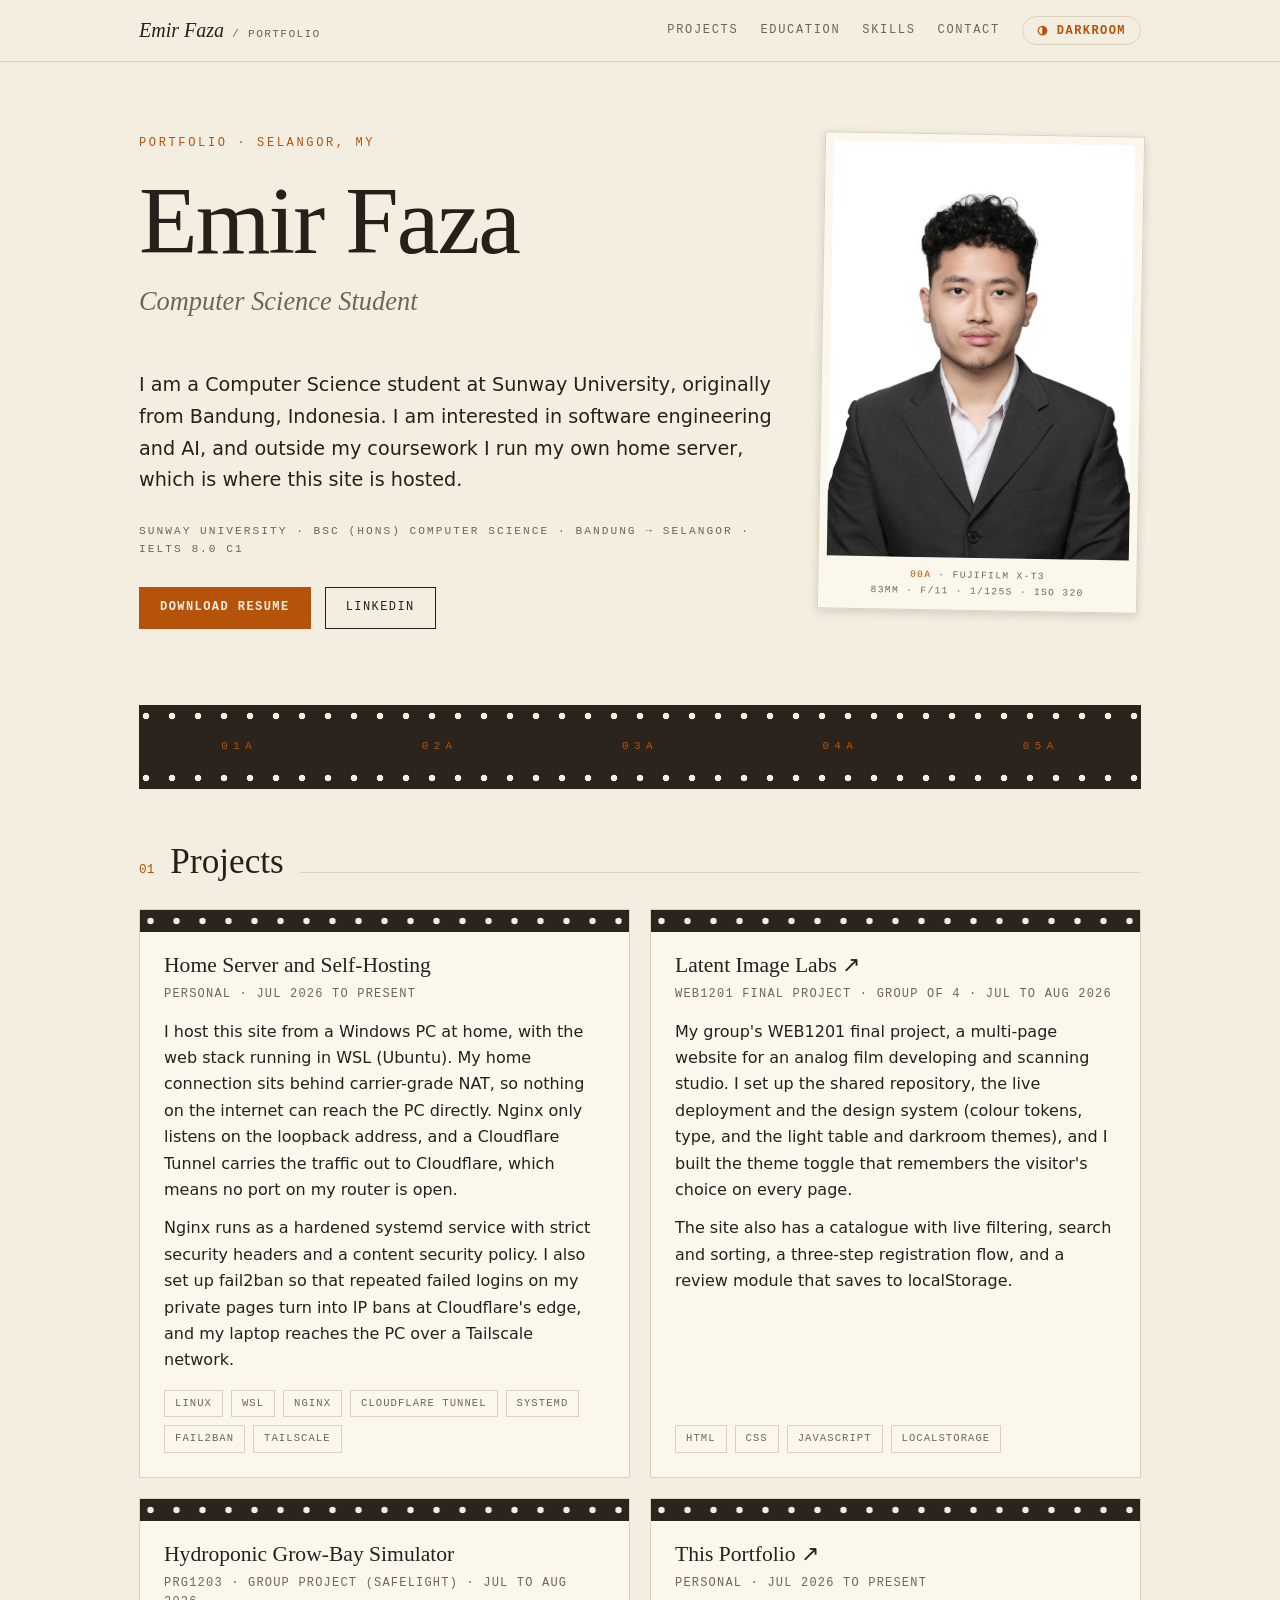
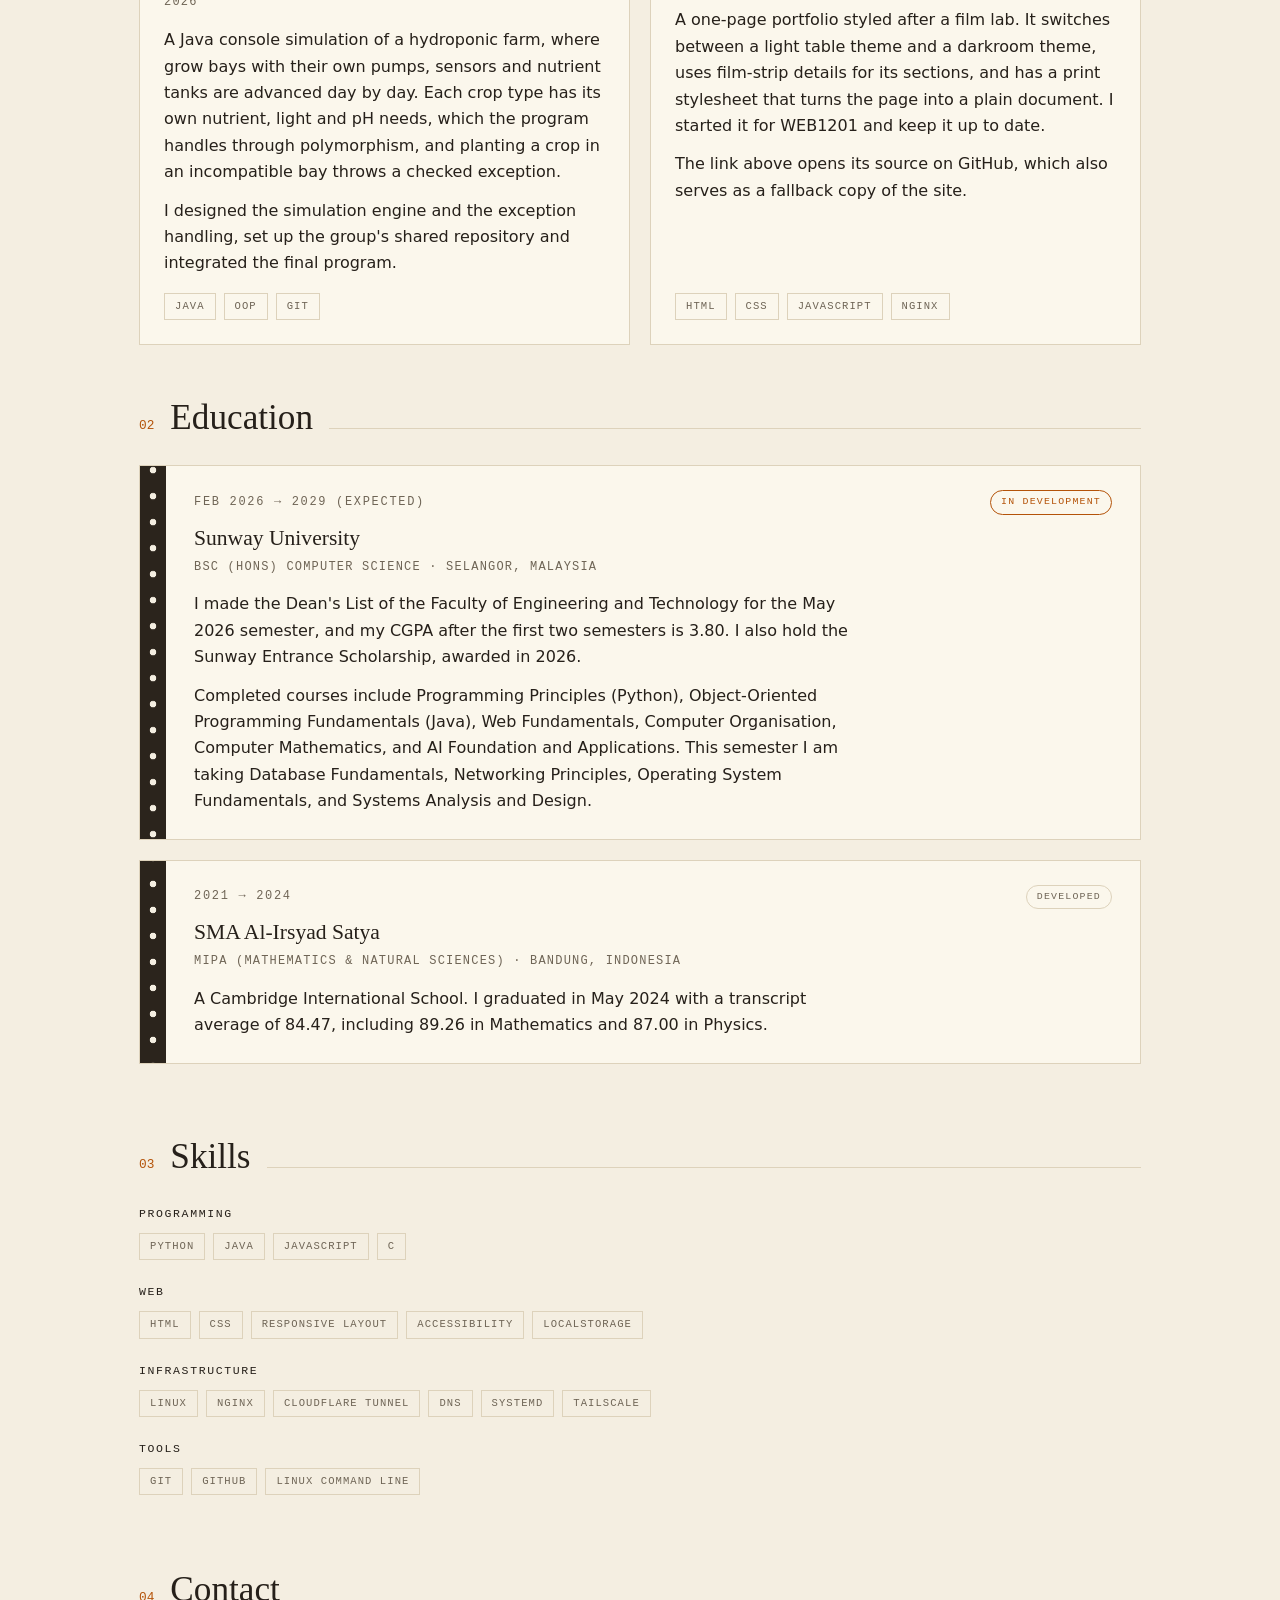
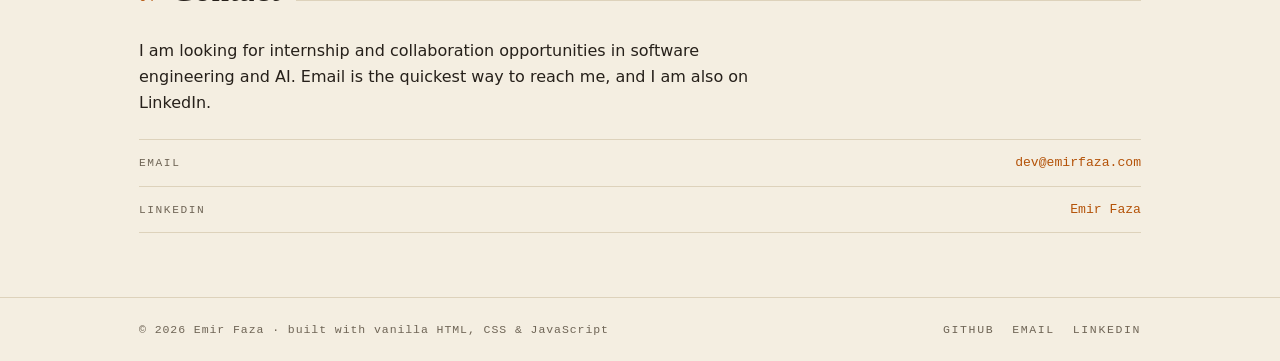
==== commit cd9485b0: "Refresh portfolio content and resume for Semester 3 Projects first (home server, Latent Image Labs, " ====
--- a/index.html
+++ b/index.html
@@ -3,14 +3,15 @@
 <head>
     <meta charset="UTF-8">
     <meta name="viewport" content="width=device-width, initial-scale=1.0">
-    <title>Emir Faza — Computer Science Student & Developer</title>
+    <title>Emir Faza · Computer Science Student</title>
+    <link rel="canonical" href="https://emirfaza.com/">
     <link rel="icon" href="/favicon.ico?v=4" sizes="any">
     <link rel="icon" type="image/svg+xml" href="/favicon.svg?v=4">
     <link rel="apple-touch-icon" href="/apple-touch-icon.png?v=4">
-    <meta name="description" content="Portfolio of Emir Faza, a Computer Science student at Sunway University interested in software engineering, AI, and web development.">
+    <meta name="description" content="Portfolio of Emir Faza, a Computer Science student at Sunway University interested in software engineering and AI.">
     <meta name="author" content="Emir Faza">
     <meta name="robots" content="index, follow">
-    <meta property="og:title" content="Emir Faza — Computer Science Student">
+    <meta property="og:title" content="Emir Faza · Computer Science Student">
     <meta property="og:description" content="Portfolio of Emir Faza, a Computer Science student at Sunway University.">
     <meta property="og:url" content="https://emirfaza.com">
     <meta property="og:type" content="website">
@@ -24,16 +25,15 @@
 </head>
 <body>
 
-    <!-- NAV — sticky top bar. The toggle names the themes after the
-         film lab: light = light table, dark = darkroom (same metaphor
-         as the WEB1201 group site). -->
+    <!-- nav: sticky top bar. the toggle names the themes after the
+         film lab (light = light table, dark = darkroom), same as the
+         WEB1201 group site -->
     <nav class="nav">
         <div class="nav-inner">
             <a href="/" class="brand"><em>Emir Faza</em><span class="brand-suffix">/ PORTFOLIO</span></a>
             <div class="nav-links" id="nav-links">
-                <a href="#experience">Experience</a>
+                <a href="#projects">Projects</a>
                 <a href="#education">Education</a>
-                <a href="#projects">Projects</a>
                 <a href="#skills">Skills</a>
                 <a href="#contact">Contact</a>
                 <button class="theme-toggle" aria-pressed="true" aria-label="Switch theme">
@@ -52,11 +52,11 @@
 
     <main class="wrap">
 
-        <!-- HERO — name in display serif like a film-brand wordmark,
-             metadata in mono like film edge code. -->
+        <!-- hero: name in display serif like a film-brand wordmark,
+             metadata in mono like film edge code -->
         <header class="hero reveal">
             <div class="hero-text">
-                <p class="kicker">Portfolio &mdash; Selangor, MY</p>
+                <p class="kicker">Portfolio &middot; Selangor, MY</p>
                 <h1>Emir Faza</h1>
                 <p class="role">Computer Science Student</p>
             </div>
@@ -66,205 +66,152 @@
                  00A = the frame before the roll starts (leader is 01A-05A). -->
             <figure class="hero-print">
                 <img src="/portrait.jpg" alt="Professional portrait of Emir Faza" width="640" height="880">
-                <figcaption><span class="frame-no">00A</span> &mdash; FUJIFILM X-T3<br>83mm &middot; f/11 &middot; 1/125s &middot; ISO 320</figcaption>
+                <figcaption><span class="frame-no">00A</span> &middot; FUJIFILM X-T3<br>83mm &middot; f/11 &middot; 1/125s &middot; ISO 320</figcaption>
             </figure>
             <div class="hero-rest">
-                <p class="bio">I am a Computer Science undergraduate at Sunway University, originally from Bandung, Indonesia. Educated under the Cambridge curriculum, I have a strong mathematical foundation and currently focus on software engineering and web development. IELTS 8.0 (CEFR&nbsp;C1).</p>
-                <p class="edge-code">Sunway University &middot; BCS (Hons) &middot; Bandung &rarr; Selangor &middot; IELTS 8.0 C1</p>
+                <p class="bio">I am a Computer Science student at Sunway University, originally from Bandung, Indonesia. I am interested in software engineering and AI, and outside my coursework I run my own home server, which is where this site is hosted.</p>
+                <p class="edge-code">Sunway University &middot; BSc (Hons) Computer Science &middot; Bandung &rarr; Selangor &middot; IELTS 8.0 C1</p>
                 <div class="hero-actions">
                     <a class="btn primary" href="/Emir_Faza_Resume.pdf" target="_blank" rel="noopener noreferrer">Download Resume</a>
-                    <a class="btn" href="https://github.com/faza210" target="_blank" rel="noopener noreferrer">GitHub / faza210</a>
+                    <a class="btn" href="https://linkedin.com/in/emir-faza-576442217" target="_blank" rel="noopener noreferrer">LinkedIn</a>
                 </div>
             </div>
         </header>
 
-        <!-- Film leader divider — doubles as a jump index, handy on
-             mobile where only the hero fits. 01A-04A target the
-             experience/education entries; 05A skips to the flagship
-             project (the SMA entry sits fully in view after a 04A
-             jump on phone screens, so it needed no stop of its own). -->
+        <!-- film leader, doubles as a jump index (handy on phones where
+             only the hero fits). 01A-04A are the four project frames,
+             05A is Sunway; the SMA entry follows right after it -->
         <div class="leader reveal">
             <div class="sprocket-row" aria-hidden="true"></div>
             <nav class="frame-numbers" aria-label="Frame index">
-                <a href="#frame-01" aria-label="Jump to emirfaza.com — Personal Portfolio">01A</a>
-                <a href="#frame-02" aria-label="Jump to WEB1201 Final Project — work experience">02A</a>
-                <a href="#frame-03" aria-label="Jump to first-semester coursework">03A</a>
-                <a href="#frame-04" aria-label="Jump to Sunway University">04A</a>
-                <a href="#project-filmlab" aria-label="Jump to Analog Film Lab Website — selected project">05A</a>
+                <a href="#frame-01" aria-label="Jump to Home Server and Self-Hosting">01A</a>
+                <a href="#frame-02" aria-label="Jump to Latent Image Labs, the WEB1201 group project">02A</a>
+                <a href="#frame-03" aria-label="Jump to the Hydroponic Grow-Bay Simulator, the PRG1203 group project">03A</a>
+                <a href="#frame-04" aria-label="Jump to this portfolio">04A</a>
+                <a href="#frame-05" aria-label="Jump to Sunway University">05A</a>
             </nav>
             <div class="sprocket-row" aria-hidden="true"></div>
         </div>
 
-        <!-- 01 EXPERIENCE — each entry is a film frame: sprocket column
-             on the left, date + status badge on top. "In development" is
-             current work, "Developed" is finished. -->
-        <section class="section reveal" id="experience">
-            <div class="sec-head"><span class="sec-index">01</span><h2>Experience</h2><span class="sec-rule"></span></div>
-
-            <article class="frame" id="frame-01">
-                <div class="sprocket-col" aria-hidden="true"></div>
-                <div class="frame-body">
-                    <div class="frame-top"><span>Jul 2026 &rarr; Present</span><span class="badge">In Development</span></div>
-                    <h3>emirfaza.com — Personal Portfolio</h3>
-                    <p class="frame-role">Independent Developer &middot; Personal Project &middot; Selangor, Malaysia</p>
-                    <p>I designed, built, and self-host this site using vanilla HTML, CSS, and JavaScript, with no frameworks. It is deployed on a home server via Nginx and a Cloudflare Tunnel, with custom DNS, security headers, and a dedicated print stylesheet.</p>
-                    <div class="tags">
-                        <span class="tag">HTML</span><span class="tag">CSS</span><span class="tag">JavaScript</span><span class="tag">Nginx</span><span class="tag">Cloudflare</span>
-                    </div>
-                </div>
-            </article>
-
-            <article class="frame" id="frame-02">
-                <div class="sprocket-col" aria-hidden="true"></div>
-                <div class="frame-body">
-                    <div class="frame-top"><span>Jul 2026 &rarr; Present</span><span class="badge">In Development</span></div>
-                    <h3>WEB1201 Final Project — Analog Film Lab</h3>
-                    <p class="frame-role">Front-End Developer &middot; Group Project &middot; Selangor, Malaysia</p>
-                    <p>I am building a multi-page group website for an analog film developing and scanning studio, built in plain HTML, CSS, and JavaScript. Core features include a filterable catalogue, reviews that persist in localStorage, a multi-step registration flow, and a unified theme system spanning the entire site.</p>
-                    <div class="tags">
-                        <span class="tag">HTML</span><span class="tag">CSS</span><span class="tag">JavaScript</span><span class="tag">localStorage</span>
-                    </div>
-                </div>
-            </article>
-
-            <article class="frame" id="frame-03">
-                <div class="sprocket-col" aria-hidden="true"></div>
-                <div class="frame-body">
-                    <div class="frame-top"><span>Feb 2026 &rarr; Apr 2026</span><span class="badge muted-badge">Developed</span></div>
-                    <h3>Sunway University — First-Semester Coursework</h3>
-                    <p class="frame-role">Student Developer &middot; Coursework &middot; Selangor, Malaysia</p>
-                    <p>I completed first-semester coursework in programming fundamentals with Python, through weekly labs and assignments covering control flow, functions, data structures, and introductory problem-solving.</p>
-                    <div class="tags">
-                        <span class="tag">Python</span>
-                    </div>
-                </div>
-            </article>
-        </section>
-
-        <!-- 02 EDUCATION — frames 04 and 05 of the same roll. -->
+        <!-- 01 projects: grid of film frames, sprocket strip along the top edge -->
+        <section class="section reveal" id="projects">
+            <div class="sec-head"><span class="sec-index">01</span><h2>Projects</h2><span class="sec-rule"></span></div>
+
+            <div class="projects-grid">
+
+                <article class="project" id="frame-01">
+                    <div class="sprocket-row" aria-hidden="true"></div>
+                    <div class="frame-body">
+                        <h3>Home Server and Self-Hosting</h3>
+                        <p class="frame-role">Personal &middot; Jul 2026 to present</p>
+                        <p>I host this site from a Windows PC at home, with the web stack running in WSL (Ubuntu). My home connection sits behind carrier-grade NAT, so nothing on the internet can reach the PC directly. Nginx only listens on the loopback address, and a Cloudflare Tunnel carries the traffic out to Cloudflare, which means no port on my router is open.</p>
+                        <p>Nginx runs as a hardened systemd service with strict security headers and a content security policy. I also set up fail2ban so that repeated failed logins on my private pages turn into IP bans at Cloudflare's edge, and my laptop reaches the PC over a Tailscale network.</p>
+                        <div class="tags">
+                            <span class="tag">Linux</span><span class="tag">WSL</span><span class="tag">Nginx</span><span class="tag">Cloudflare Tunnel</span><span class="tag">systemd</span><span class="tag">fail2ban</span><span class="tag">Tailscale</span>
+                        </div>
+                    </div>
+                </article>
+
+                <article class="project" id="frame-02">
+                    <div class="sprocket-row" aria-hidden="true"></div>
+                    <div class="frame-body">
+                        <h3><a href="https://project.emirfaza.com" target="_blank" rel="noopener noreferrer">Latent Image Labs &#8599;</a></h3>
+                        <p class="frame-role">WEB1201 Final Project &middot; Group of 4 &middot; Jul to Aug 2026</p>
+                        <p>My group's WEB1201 final project, a multi-page website for an analog film developing and scanning studio. I set up the shared repository, the live deployment and the design system (colour tokens, type, and the light table and darkroom themes), and I built the theme toggle that remembers the visitor's choice on every page.</p>
+                        <p>The site also has a catalogue with live filtering, search and sorting, a three-step registration flow, and a review module that saves to localStorage.</p>
+                        <div class="tags">
+                            <span class="tag">HTML</span><span class="tag">CSS</span><span class="tag">JavaScript</span><span class="tag">localStorage</span>
+                        </div>
+                    </div>
+                </article>
+
+                <article class="project" id="frame-03">
+                    <div class="sprocket-row" aria-hidden="true"></div>
+                    <div class="frame-body">
+                        <h3>Hydroponic Grow-Bay Simulator</h3>
+                        <p class="frame-role">PRG1203 &middot; Group project (Safelight) &middot; Jul to Aug 2026</p>
+                        <p>A Java console simulation of a hydroponic farm, where grow bays with their own pumps, sensors and nutrient tanks are advanced day by day. Each crop type has its own nutrient, light and pH needs, which the program handles through polymorphism, and planting a crop in an incompatible bay throws a checked exception.</p>
+                        <p>I designed the simulation engine and the exception handling, set up the group's shared repository and integrated the final program.</p>
+                        <div class="tags">
+                            <span class="tag">Java</span><span class="tag">OOP</span><span class="tag">Git</span>
+                        </div>
+                    </div>
+                </article>
+
+                <article class="project" id="frame-04">
+                    <div class="sprocket-row" aria-hidden="true"></div>
+                    <div class="frame-body">
+                        <h3><a href="https://github.com/faza210/faza210.github.io" target="_blank" rel="noopener noreferrer">This Portfolio &#8599;</a></h3>
+                        <p class="frame-role">Personal &middot; Jul 2026 to present</p>
+                        <p>A one-page portfolio styled after a film lab. It switches between a light table theme and a darkroom theme, uses film-strip details for its sections, and has a print stylesheet that turns the page into a plain document. I started it for WEB1201 and keep it up to date.</p>
+                        <p>The link above opens its source on GitHub, which also serves as a fallback copy of the site.</p>
+                        <div class="tags">
+                            <span class="tag">HTML</span><span class="tag">CSS</span><span class="tag">JavaScript</span><span class="tag">Nginx</span>
+                        </div>
+                    </div>
+                </article>
+
+            </div>
+        </section>
+
+        <!-- 02 education: film frames with a sprocket column, date + status
+             badge on top ("in development" = current, "developed" = done) -->
         <section class="section reveal" id="education">
             <div class="sec-head"><span class="sec-index">02</span><h2>Education</h2><span class="sec-rule"></span></div>
 
-            <article class="frame" id="frame-04">
+            <article class="frame" id="frame-05">
                 <div class="sprocket-col" aria-hidden="true"></div>
                 <div class="frame-body">
                     <div class="frame-top"><span>Feb 2026 &rarr; 2029 (Expected)</span><span class="badge">In Development</span></div>
                     <h3>Sunway University</h3>
-                    <p class="frame-role">Bachelor of Computer Science (Hons) &middot; Selangor, Malaysia</p>
-                    <p>Full-time, 3-year programme — Faculty of Engineering and Technology, Department of Smart Computing and Cyber Resilience.</p>
+                    <p class="frame-role">BSc (Hons) Computer Science &middot; Selangor, Malaysia</p>
+                    <p>I made the Dean's List of the Faculty of Engineering and Technology for the May 2026 semester, and my CGPA after the first two semesters is 3.80. I also hold the Sunway Entrance Scholarship, awarded in 2026.</p>
+                    <p>Completed courses include Programming Principles (Python), Object-Oriented Programming Fundamentals (Java), Web Fundamentals, Computer Organisation, Computer Mathematics, and AI Foundation and Applications. This semester I am taking Database Fundamentals, Networking Principles, Operating System Fundamentals, and Systems Analysis and Design.</p>
                 </div>
             </article>
 
-            <article class="frame" id="frame-05">
+            <article class="frame" id="frame-06">
                 <div class="sprocket-col" aria-hidden="true"></div>
                 <div class="frame-body">
                     <div class="frame-top"><span>2021 &rarr; 2024</span><span class="badge muted-badge">Developed</span></div>
                     <h3>SMA Al-Irsyad Satya</h3>
-                    <p class="frame-role">MIPA — Mathematics &amp; Natural Sciences &middot; Bandung, Indonesia</p>
-                    <p>Cambridge International School (Centre ID234). I graduated in May 2024, having completed a senior mathematics curriculum modelled on Cambridge standards.</p>
+                    <p class="frame-role">MIPA (Mathematics &amp; Natural Sciences) &middot; Bandung, Indonesia</p>
+                    <p>A Cambridge International School. I graduated in May 2024 with a transcript average of 84.47, including 89.26 in Mathematics and 87.00 in Physics.</p>
                 </div>
             </article>
         </section>
 
-        <!-- 03 PROJECTS — CSS Grid of film frames, each with a
-             sprocket strip along its top edge. -->
-        <section class="section reveal" id="projects">
-            <div class="sec-head"><span class="sec-index">03</span><h2>Projects</h2><span class="sec-rule"></span></div>
-
-            <div class="projects-grid">
-
-                <article class="project" id="project-filmlab">
-                    <div class="sprocket-row" aria-hidden="true"></div>
-                    <div class="frame-body">
-                        <h3><a href="https://emirfaza.com" target="_blank" rel="noopener noreferrer">Analog Film Lab Website &#8599;</a></h3>
-                        <p class="frame-role">WEB1201 Final Project &middot; Group &middot; 2026</p>
-                        <p>My group's WEB1201 final project: a multi-page website for an analog film developing and scanning studio. The catalogue supports live filtering, searching, and sorting; reviews persist in localStorage; registration follows a multi-step flow; and a dual-theme system remembers the visitor's choice across every page. Every page is hand-written HTML, CSS, and JavaScript.</p>
-                        <div class="tags">
-                            <span class="tag">HTML</span><span class="tag">CSS</span><span class="tag">JavaScript</span>
-                        </div>
-                    </div>
-                </article>
-
-                <article class="project">
-                    <div class="sprocket-row" aria-hidden="true"></div>
-                    <div class="frame-body">
-                        <h3><a href="https://emirfaza.com" target="_blank" rel="noopener noreferrer">Personal Portfolio Site &#8599;</a></h3>
-                        <p class="frame-role">This site &middot; Personal &middot; 2026</p>
-                        <p>This site. A single-column editorial layout with a theme toggle that swaps the light table for the darkroom, film-strip motifs, CSS-only skill bars, and a dedicated print stylesheet, self-hosted on a home server behind Nginx and a Cloudflare Tunnel.</p>
-                        <div class="tags">
-                            <span class="tag">HTML</span><span class="tag">CSS</span><span class="tag">JavaScript</span><span class="tag">Nginx</span>
-                        </div>
-                    </div>
-                </article>
-
-                <article class="project">
-                    <div class="sprocket-row" aria-hidden="true"></div>
-                    <div class="frame-body">
-                        <h3><a href="https://github.com/faza210" target="_blank" rel="noopener noreferrer">OOP Coursework Projects &#8599;</a></h3>
-                        <p class="frame-role">PRG1203 &middot; Coursework &middot; 2026</p>
-                        <p>Java applications developed for PRG1203 Object-Oriented Programming Fundamentals, in which I applied encapsulation, inheritance, polymorphism, and abstraction across weekly labs and semester assignments.</p>
-                        <div class="tags">
-                            <span class="tag">Java</span>
-                        </div>
-                    </div>
-                </article>
-
-                <article class="project">
-                    <div class="sprocket-row" aria-hidden="true"></div>
-                    <div class="frame-body">
-                        <h3><a href="https://github.com/faza210" target="_blank" rel="noopener noreferrer">Python Programming Labs &#8599;</a></h3>
-                        <p class="frame-role">First Semester &middot; Coursework &middot; 2026</p>
-                        <p>My first-semester programming coursework, completed in Python: lab exercises and assignments covering control flow, functions, data structures, and introductory problem-solving.</p>
-                        <div class="tags">
-                            <span class="tag">Python</span>
-                        </div>
-                    </div>
-                </article>
-
-            </div>
-
-            <p class="projects-cta"><a href="https://github.com/faza210" target="_blank" rel="noopener noreferrer">View all repositories on GitHub &#8599;</a></p>
-        </section>
-
-        <!-- 04 SKILLS — CSS-only bars: widths come from .lvl-* classes
-             in the stylesheet, never JS or inline styles (rubric). -->
+        <!-- 03 skills: grouped tags, only things with a project or a
+             finished course behind them -->
         <section class="section reveal" id="skills">
-            <div class="sec-head"><span class="sec-index">04</span><h2>Skills</h2><span class="sec-rule"></span></div>
-
-            <div class="skill">
-                <div class="skill-label"><span>Python</span><span class="level">Advanced &mdash; 85%</span></div>
-                <div class="skill-track">
-                    <div class="skill-fill lvl-85" role="progressbar" aria-valuenow="85" aria-valuemin="0" aria-valuemax="100" aria-label="Python proficiency: 85%"></div>
-                </div>
-            </div>
-            <div class="skill">
-                <div class="skill-label"><span>Java</span><span class="level">Proficient &mdash; 70%</span></div>
-                <div class="skill-track">
-                    <div class="skill-fill lvl-70" role="progressbar" aria-valuenow="70" aria-valuemin="0" aria-valuemax="100" aria-label="Java proficiency: 70%"></div>
-                </div>
-            </div>
-            <div class="skill">
-                <div class="skill-label"><span>JavaScript</span><span class="level">Proficient &mdash; 70%</span></div>
-                <div class="skill-track">
-                    <div class="skill-fill lvl-70" role="progressbar" aria-valuenow="70" aria-valuemin="0" aria-valuemax="100" aria-label="JavaScript proficiency: 70%"></div>
-                </div>
-            </div>
-            <div class="skill">
-                <div class="skill-label"><span>C (C17)</span><span class="level">Foundational &mdash; 40%</span></div>
-                <div class="skill-track">
-                    <div class="skill-fill lvl-40" role="progressbar" aria-valuenow="40" aria-valuemin="0" aria-valuemax="100" aria-label="C proficiency: 40%"></div>
-                </div>
-            </div>
-        </section>
-
-        <!-- 05 CONTACT -->
+            <div class="sec-head"><span class="sec-index">03</span><h2>Skills</h2><span class="sec-rule"></span></div>
+
+            <div class="skill-group">
+                <p class="skill-label">Programming</p>
+                <div class="tags"><span class="tag">Python</span><span class="tag">Java</span><span class="tag">JavaScript</span><span class="tag">C</span></div>
+            </div>
+            <div class="skill-group">
+                <p class="skill-label">Web</p>
+                <div class="tags"><span class="tag">HTML</span><span class="tag">CSS</span><span class="tag">Responsive layout</span><span class="tag">Accessibility</span><span class="tag">localStorage</span></div>
+            </div>
+            <div class="skill-group">
+                <p class="skill-label">Infrastructure</p>
+                <div class="tags"><span class="tag">Linux</span><span class="tag">Nginx</span><span class="tag">Cloudflare Tunnel</span><span class="tag">DNS</span><span class="tag">systemd</span><span class="tag">Tailscale</span></div>
+            </div>
+            <div class="skill-group">
+                <p class="skill-label">Tools</p>
+                <div class="tags"><span class="tag">Git</span><span class="tag">GitHub</span><span class="tag">Linux command line</span></div>
+            </div>
+        </section>
+
+        <!-- 04 contact -->
         <section class="section reveal" id="contact">
-            <div class="sec-head"><span class="sec-index">05</span><h2>Contact</h2><span class="sec-rule"></span></div>
-            <p class="contact-text">I am open to internship and collaboration opportunities in software engineering and AI, and can be reached directly by email or LinkedIn.</p>
+            <div class="sec-head"><span class="sec-index">04</span><h2>Contact</h2><span class="sec-rule"></span></div>
+            <p class="contact-text">I am looking for internship and collaboration opportunities in software engineering and AI. Email is the quickest way to reach me, and I am also on LinkedIn.</p>
             <div class="contact-list">
                 <div class="contact-row">
                     <span class="contact-label">Email</span>
-                    <a href="mailto:mail@emirfaza.com">mail@emirfaza.com</a>
+                    <a href="mailto:dev@emirfaza.com">dev@emirfaza.com</a>
                 </div>
                 <div class="contact-row">
                     <span class="contact-label">LinkedIn</span>
@@ -277,10 +224,10 @@
 
     <footer class="footer">
         <div class="wrap footer-inner">
-            <p>&copy; 2026 Emir Faza &mdash; built with vanilla HTML, CSS &amp; JavaScript</p>
+            <p>&copy; 2026 Emir Faza &middot; built with vanilla HTML, CSS &amp; JavaScript</p>
             <div class="footer-links">
                 <a href="https://github.com/faza210" target="_blank" rel="noopener noreferrer">GitHub</a>
-                <a href="mailto:mail@emirfaza.com">Email</a>
+                <a href="mailto:dev@emirfaza.com">Email</a>
                 <a href="https://linkedin.com/in/emir-faza-576442217" target="_blank" rel="noopener noreferrer">LinkedIn</a>
             </div>
         </div>
--- a/style.css
+++ b/style.css
@@ -1,4 +1,4 @@
-/* style.css — "Darkroom" redesign, 24 Jul 2026.
+/* style.css: "Darkroom" redesign, 24 Jul 2026.
    Single-column editorial layout with two themes: LIGHT TABLE (warm
    paper, amber) and DARKROOM (slate black, maroon, safelight red).
    Every colour, font and spacing value lives in custom properties so
@@ -6,14 +6,13 @@
 
 /* ---------- Design tokens: LIGHT TABLE (default) ---------- */
 :root {
-    --bg: #f4eee1;            /* warm paper white — the light table surface */
+    --bg: #f4eee1;            /* warm paper white, the light table surface */
     --surface: #fbf7ec;       /* card white */
     --text: #26201a;          /* warm ink */
-    --muted: #6f6556;         /* warm grey — 4.6:1 on paper, passes WCAG AA */
+    --muted: #6f6556;         /* warm grey, 4.6:1 on paper (passes WCAG AA) */
     --accent: #b45309;        /* film-box amber */
     --accent-hover: #7c3f06;  /* darker amber for hover */
     --hairline: #ddd2bb;      /* sepia rule lines */
-    --track: #e8dfca;         /* empty skill-bar track */
     --strip: #2b241c;         /* film strip stock */
     --hole: #f4eee1;          /* sprocket holes = paper showing through */
 
@@ -34,7 +33,6 @@
     --accent: #e5484d;        /* safelight red */
     --accent-hover: #f0686c;  /* hover goes lighter in the darkroom */
     --hairline: #452227;      /* maroon rule lines */
-    --track: #2e2e35;         /* neutral empty track */
     --strip: #060608;
     --hole: #0e0e11;
 }
@@ -233,9 +231,11 @@
     font-family: var(--font-mono); font-size: .72rem; letter-spacing: .1em;
     color: var(--muted); text-transform: uppercase; margin: 6px 0 14px;
 }
-/* Must out-specify .frame-body p (65ch) — role lines are single-line metadata. */
+/* must out-specify .frame-body p (65ch), role lines are single-line metadata */
 .frame-body p.frame-role { max-width: none; }
 .frame-body p { max-width: 65ch; }
+/* gap between body paragraphs (the reset zeroes all margins) */
+.frame-body p:not(.frame-role) + p { margin-top: 12px; }
 .tags { display: flex; flex-wrap: wrap; gap: 8px; margin-top: 16px; }
 .tag {
     font-family: var(--font-mono); font-size: .66rem; letter-spacing: .1em;
@@ -255,25 +255,14 @@
 .project:hover { transform: translateY(-3px); border-color: var(--accent); }
 .project .frame-body { display: flex; flex-direction: column; flex: 1; padding: 20px 24px 24px; }
 .project .tags { margin-top: auto; padding-top: 16px; }
-.projects-cta {
-    margin-top: 22px;
-    font-family: var(--font-mono); font-size: .75rem;
-    letter-spacing: .12em; text-transform: uppercase;
-}
-
-/* ---------- Skill bars (CSS-only: widths come from .lvl-* classes) ---------- */
-.skill { margin-bottom: 18px; }
+
+/* ---------- Skills (grouped tags) ---------- */
+.skill-group { margin-bottom: 22px; }
 .skill-label {
-    display: flex; justify-content: space-between;
     font-family: var(--font-mono); font-size: .72rem; letter-spacing: .14em;
-    text-transform: uppercase; margin-bottom: 7px;
-}
-.skill-label .level { color: var(--muted); }
-.skill-track { height: 8px; background: var(--track); }
-.skill-fill { height: 100%; background: var(--accent); }
-.lvl-85 { width: 85%; }
-.lvl-70 { width: 70%; }
-.lvl-40 { width: 40%; }
+    text-transform: uppercase;
+}
+.skill-group .tags { margin-top: 10px; }
 
 /* ---------- Contact ---------- */
 .contact-text { max-width: 62ch; margin-bottom: 22px; }
--- a/print.css
+++ b/print.css
@@ -1,4 +1,4 @@
-/* print.css — only runs when printing / saving as PDF (linked with
+/* print.css: only runs when printing / saving as PDF (linked with
    media="print" in index.html). Hides the nav, footer and film-strip
    decoration, forces one column and light high-contrast colours. */
 
@@ -12,7 +12,6 @@
     --accent: #333333;
     --accent-hover: #000000;
     --hairline: #bbbbbb;
-    --track: #eeeeee;
     --strip: #ffffff;
     --hole: #ffffff;
 }
@@ -22,7 +21,7 @@
 .footer,
 .leader,
 .sprocket-col,
-.projects-cta,
+.sprocket-row,
 .hero-actions {
     display: none;
 }
@@ -61,24 +60,10 @@
     transition: none !important;
 }
 
-/* Skill bars: browsers strip background colours when printing
-   by default — force exact colour printing for the bar fill */
-.skill-track {
-    border: 1px solid #999999;
-    background: #eeeeee;
-    print-color-adjust: exact;
-    -webkit-print-color-adjust: exact;
-}
-.skill-fill {
-    background: #555555;
-    print-color-adjust: exact;
-    -webkit-print-color-adjust: exact;
-}
-
 /* Keep entries intact across page breaks */
 .frame,
 .project,
-.skill {
+.skill-group {
     break-inside: avoid;
     page-break-inside: avoid;
 }
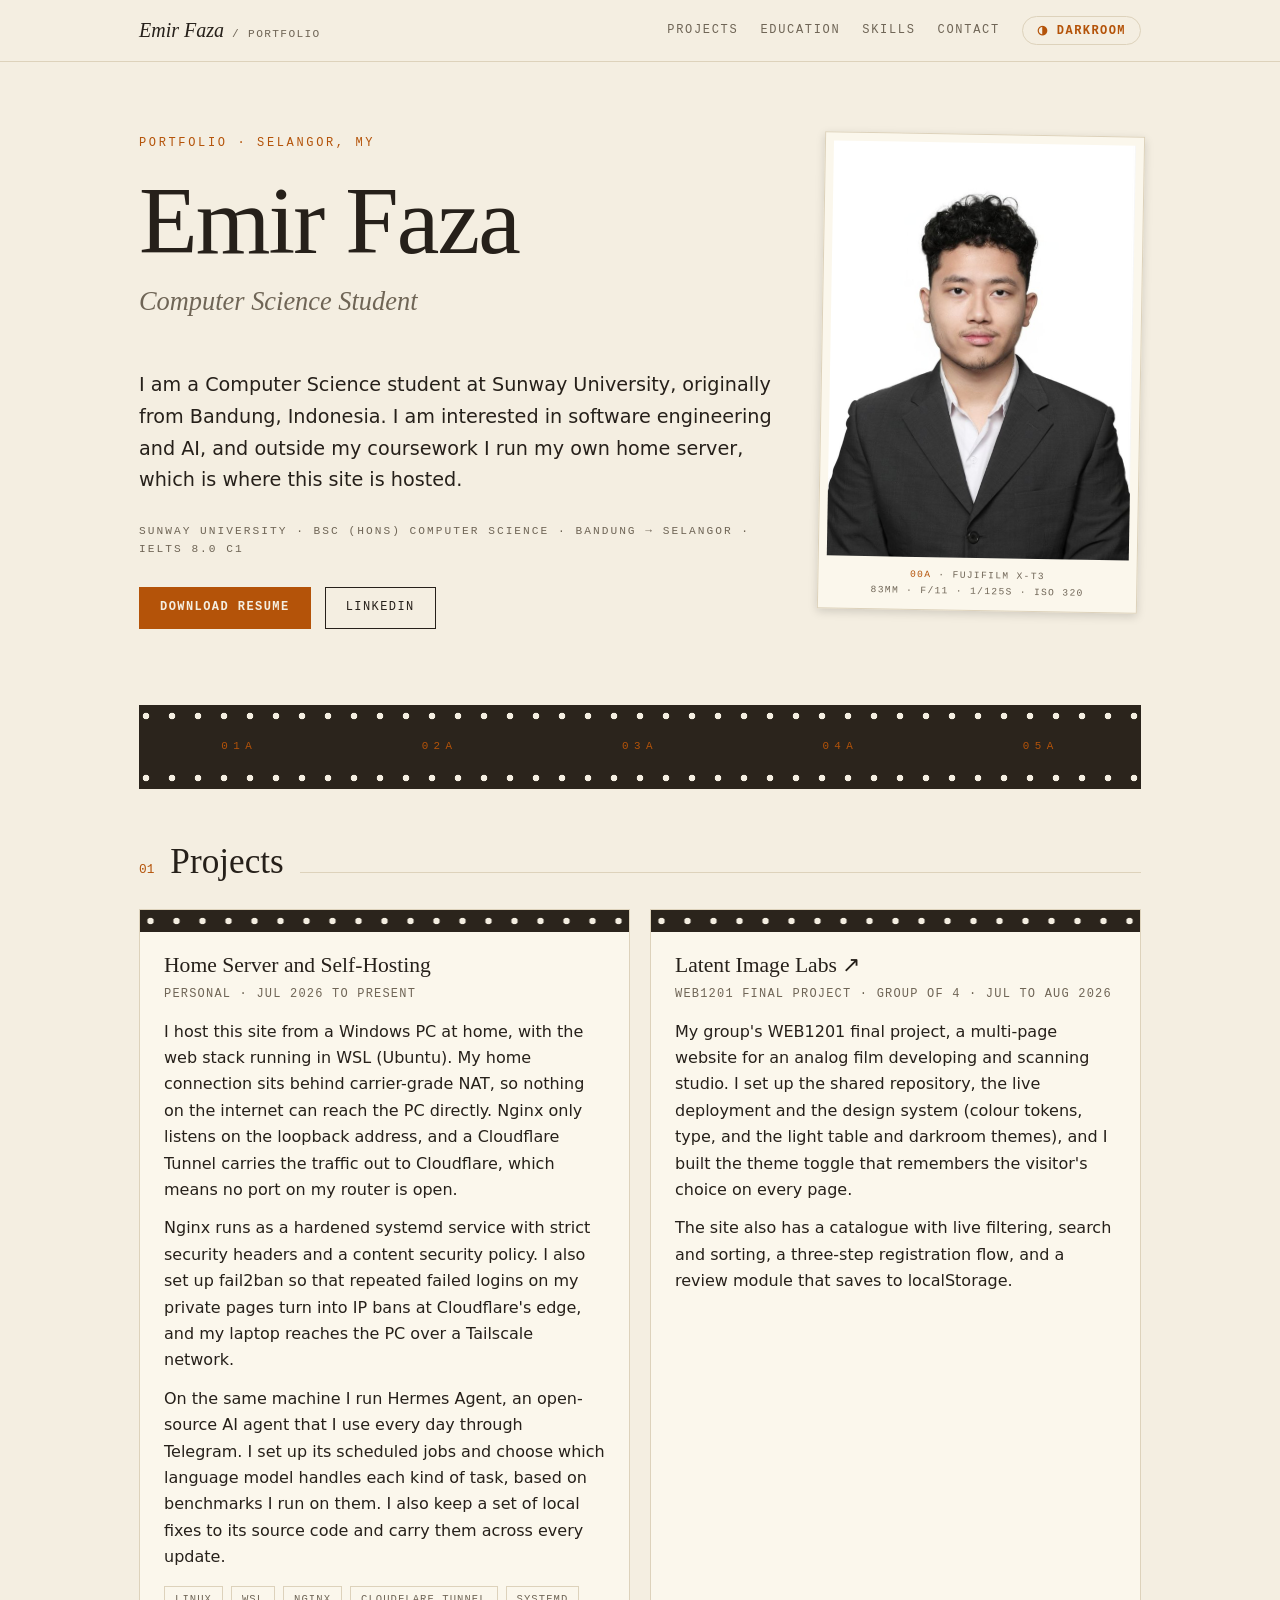
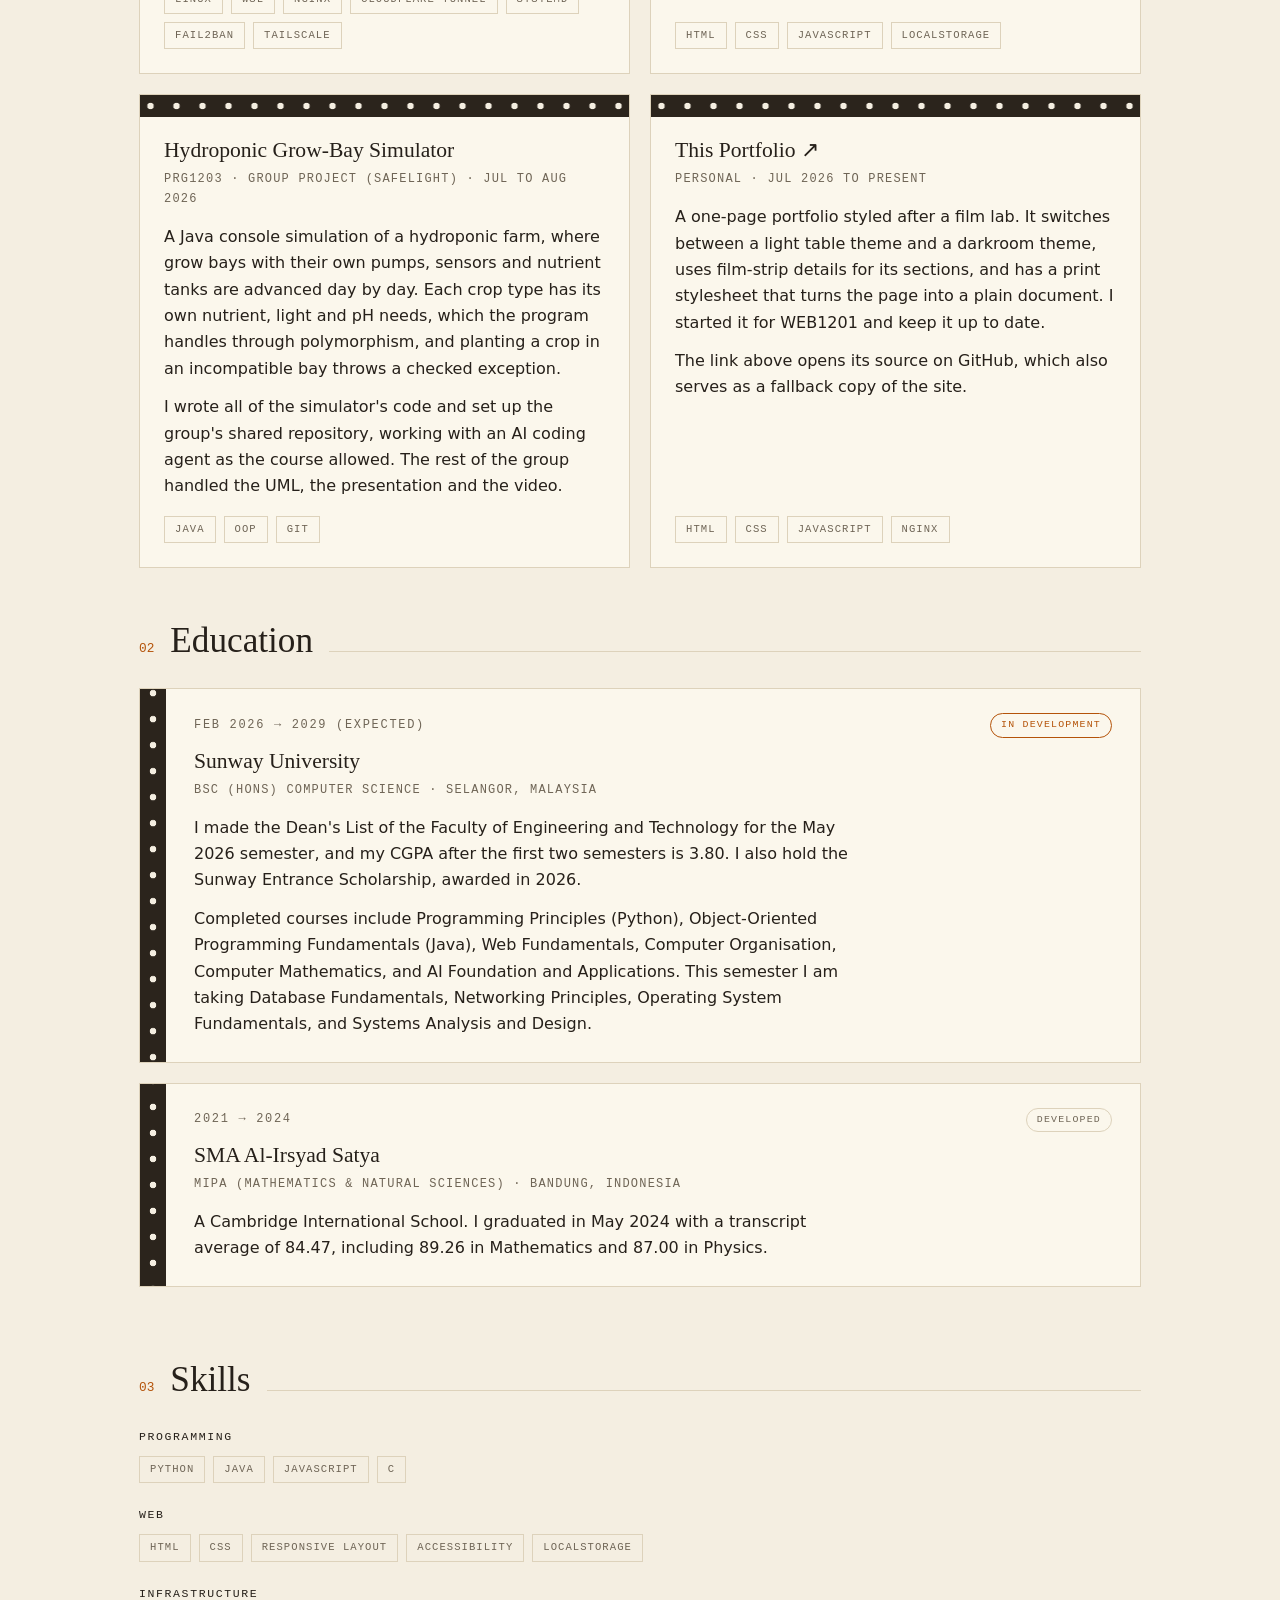
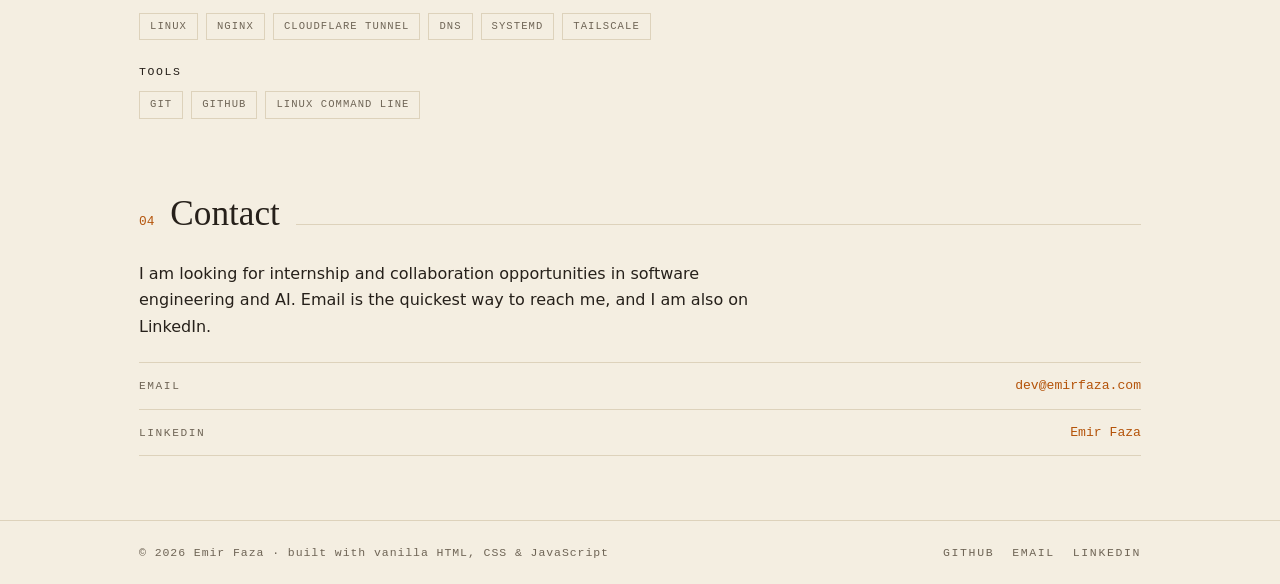
==== commit bfc01f9b: "Add AI agent line and PRG1203 code credit Home server card and resume now mention running Hermes Age" ====
--- a/index.html
+++ b/index.html
@@ -106,6 +106,7 @@
                         <p class="frame-role">Personal &middot; Jul 2026 to present</p>
                         <p>I host this site from a Windows PC at home, with the web stack running in WSL (Ubuntu). My home connection sits behind carrier-grade NAT, so nothing on the internet can reach the PC directly. Nginx only listens on the loopback address, and a Cloudflare Tunnel carries the traffic out to Cloudflare, which means no port on my router is open.</p>
                         <p>Nginx runs as a hardened systemd service with strict security headers and a content security policy. I also set up fail2ban so that repeated failed logins on my private pages turn into IP bans at Cloudflare's edge, and my laptop reaches the PC over a Tailscale network.</p>
+                        <p>On the same machine I run Hermes Agent, an open-source AI agent that I use every day through Telegram. I set up its scheduled jobs and choose which language model handles each kind of task, based on benchmarks I run on them. I also keep a set of local fixes to its source code and carry them across every update.</p>
                         <div class="tags">
                             <span class="tag">Linux</span><span class="tag">WSL</span><span class="tag">Nginx</span><span class="tag">Cloudflare Tunnel</span><span class="tag">systemd</span><span class="tag">fail2ban</span><span class="tag">Tailscale</span>
                         </div>
@@ -131,7 +132,7 @@
                         <h3>Hydroponic Grow-Bay Simulator</h3>
                         <p class="frame-role">PRG1203 &middot; Group project (Safelight) &middot; Jul to Aug 2026</p>
                         <p>A Java console simulation of a hydroponic farm, where grow bays with their own pumps, sensors and nutrient tanks are advanced day by day. Each crop type has its own nutrient, light and pH needs, which the program handles through polymorphism, and planting a crop in an incompatible bay throws a checked exception.</p>
-                        <p>I designed the simulation engine and the exception handling, set up the group's shared repository and integrated the final program.</p>
+                        <p>I wrote all of the simulator's code and set up the group's shared repository, working with an AI coding agent as the course allowed. The rest of the group handled the UML, the presentation and the video.</p>
                         <div class="tags">
                             <span class="tag">Java</span><span class="tag">OOP</span><span class="tag">Git</span>
                         </div>
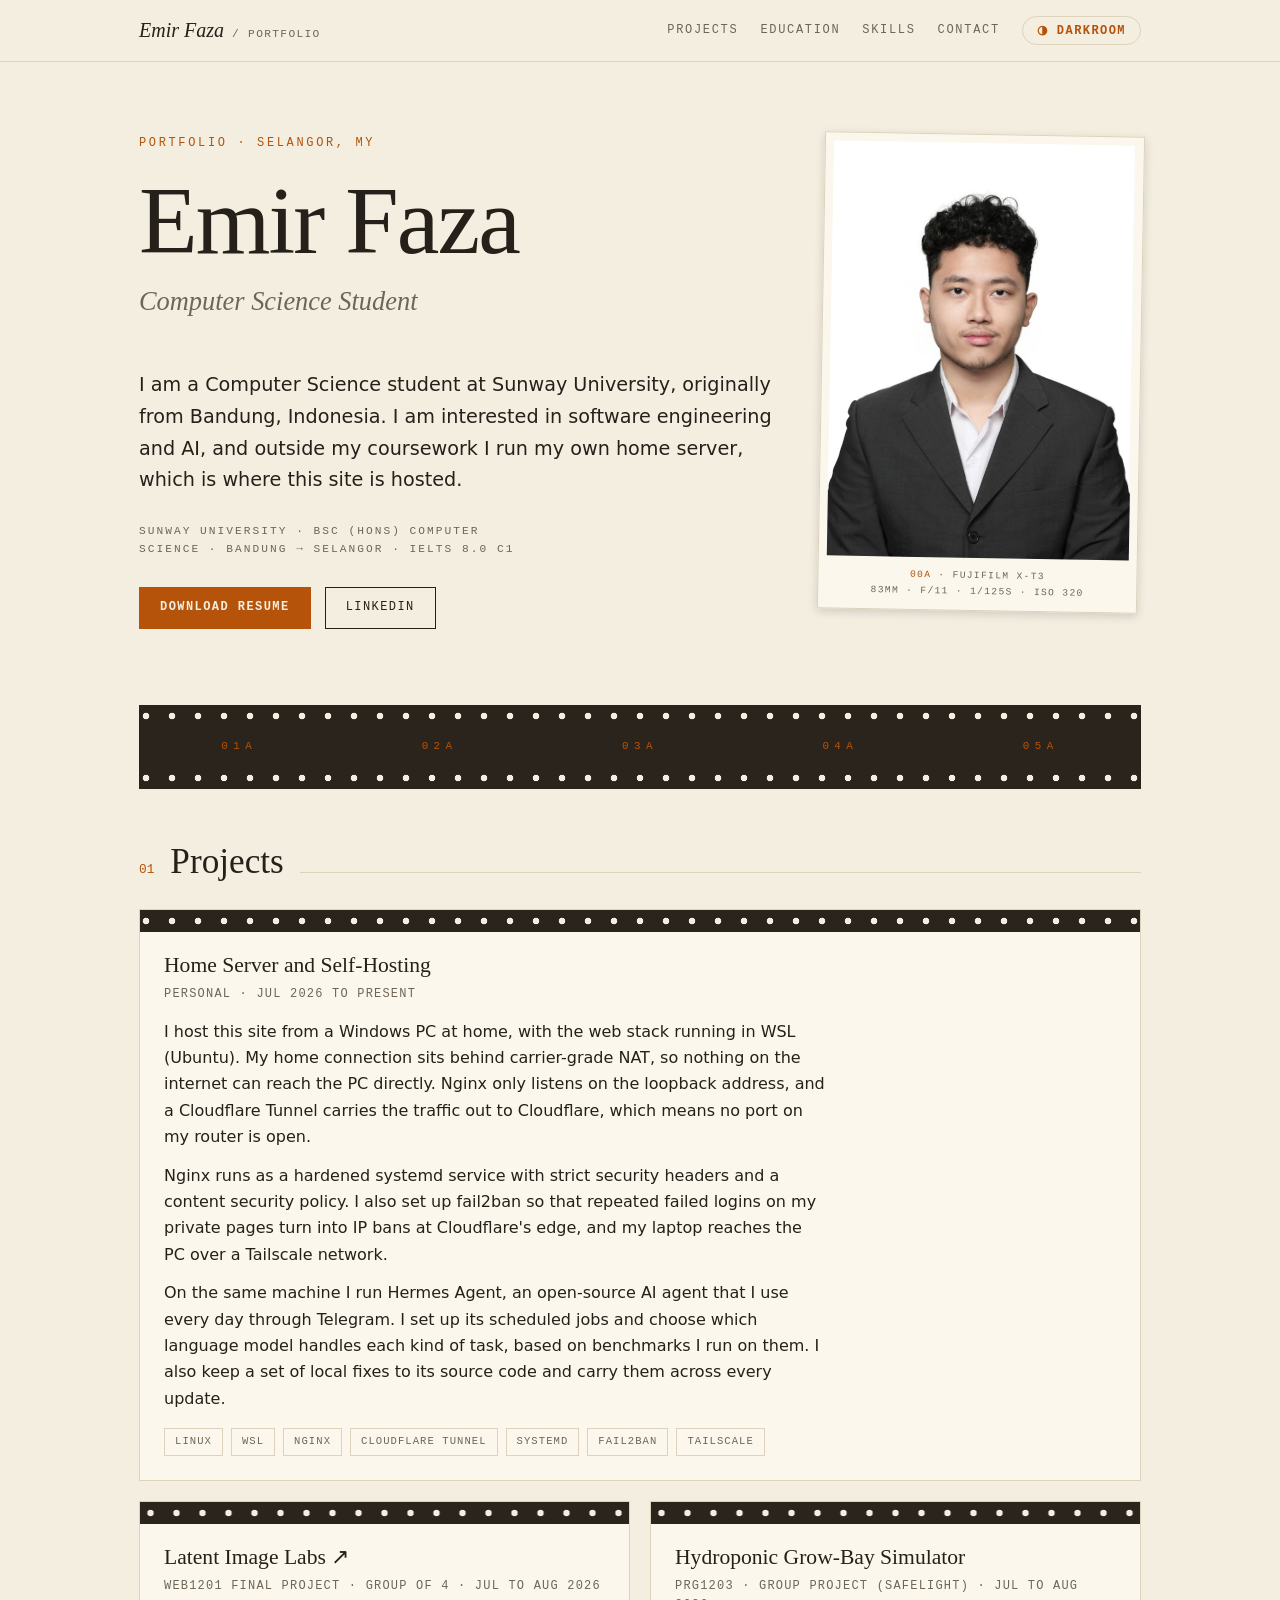
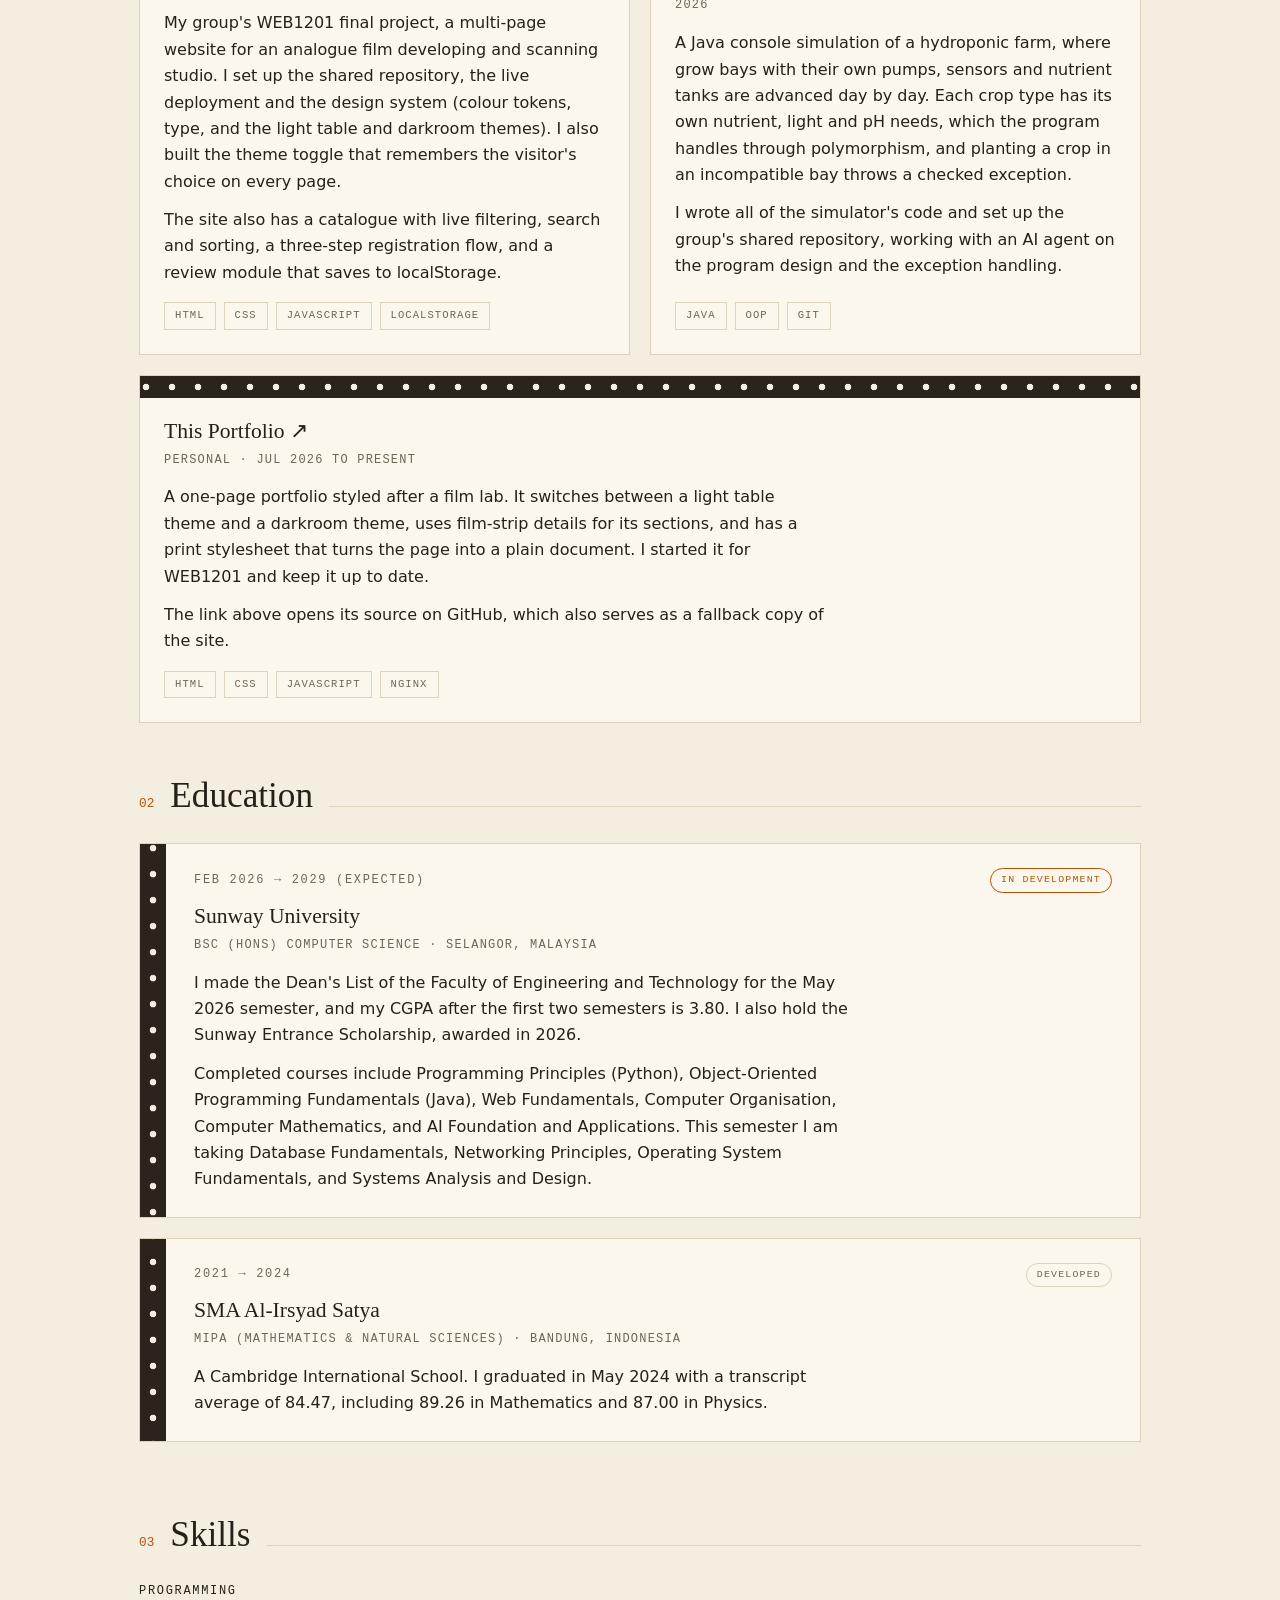
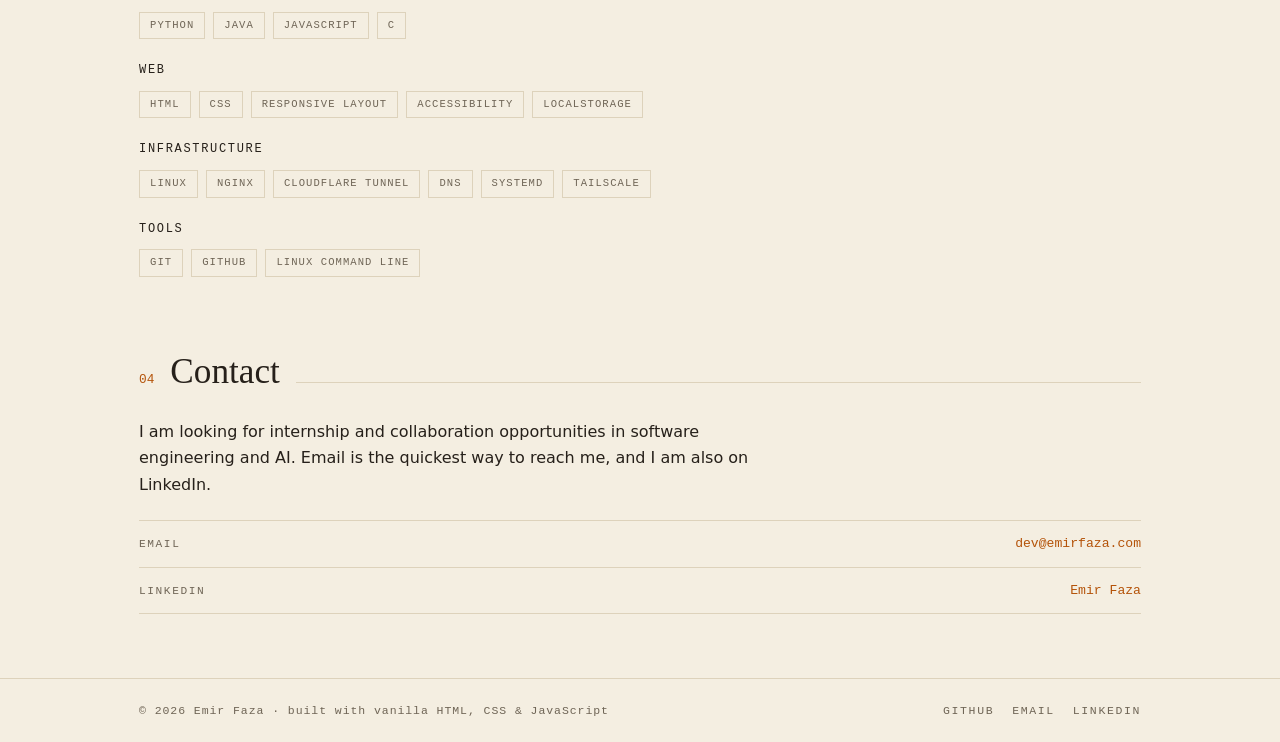
==== commit 0b02f10f: "Fixes from review: card layout, PRG1203 wording, small copy fixes First and last project cards span " ====
--- a/index.html
+++ b/index.html
@@ -17,7 +17,7 @@
     <meta property="og:type" content="website">
     <meta name="twitter:card" content="summary">
 
-    <!-- sets the theme before the CSS renders, so there's no flash of the wrong one -->
+    <!-- sets the theme before the CSS renders, so there is no flash of the wrong one -->
     <script src="/theme-init.js?v=20"></script>
 
     <link rel="stylesheet" href="/style.css?v=33">
@@ -62,7 +62,7 @@
             </div>
             <!-- The portrait is styled as a developed print lying on the
                  light table: paper border, slight tilt, mono caption with the
-                 real exposure data (FUJIFILM X-T3, shot 19 Aug 2025).
+                 exposure data from the shoot (FUJIFILM X-T3, 19 Aug 2025).
                  00A = the frame before the roll starts (leader is 01A-05A). -->
             <figure class="hero-print">
                 <img src="/portrait.jpg" alt="Professional portrait of Emir Faza" width="640" height="880">
@@ -118,7 +118,7 @@
                     <div class="frame-body">
                         <h3><a href="https://project.emirfaza.com" target="_blank" rel="noopener noreferrer">Latent Image Labs &#8599;</a></h3>
                         <p class="frame-role">WEB1201 Final Project &middot; Group of 4 &middot; Jul to Aug 2026</p>
-                        <p>My group's WEB1201 final project, a multi-page website for an analog film developing and scanning studio. I set up the shared repository, the live deployment and the design system (colour tokens, type, and the light table and darkroom themes), and I built the theme toggle that remembers the visitor's choice on every page.</p>
+                        <p>My group's WEB1201 final project, a multi-page website for an analogue film developing and scanning studio. I set up the shared repository, the live deployment and the design system (colour tokens, type, and the light table and darkroom themes). I also built the theme toggle that remembers the visitor's choice on every page.</p>
                         <p>The site also has a catalogue with live filtering, search and sorting, a three-step registration flow, and a review module that saves to localStorage.</p>
                         <div class="tags">
                             <span class="tag">HTML</span><span class="tag">CSS</span><span class="tag">JavaScript</span><span class="tag">localStorage</span>
@@ -132,7 +132,7 @@
                         <h3>Hydroponic Grow-Bay Simulator</h3>
                         <p class="frame-role">PRG1203 &middot; Group project (Safelight) &middot; Jul to Aug 2026</p>
                         <p>A Java console simulation of a hydroponic farm, where grow bays with their own pumps, sensors and nutrient tanks are advanced day by day. Each crop type has its own nutrient, light and pH needs, which the program handles through polymorphism, and planting a crop in an incompatible bay throws a checked exception.</p>
-                        <p>I wrote all of the simulator's code and set up the group's shared repository, working with an AI coding agent as the course allowed. The rest of the group handled the UML, the presentation and the video.</p>
+                        <p>I wrote all of the simulator's code and set up the group's shared repository, working with an AI agent on the program design and the exception handling.</p>
                         <div class="tags">
                             <span class="tag">Java</span><span class="tag">OOP</span><span class="tag">Git</span>
                         </div>
--- a/style.css
+++ b/style.css
@@ -2,7 +2,7 @@
    Single-column editorial layout with two themes: LIGHT TABLE (warm
    paper, amber) and DARKROOM (slate black, maroon, safelight red).
    Every colour, font and spacing value lives in custom properties so
-   the WEB1201 group site shares the same tokens (G1 consistency). */
+   the WEB1201 group site shares the same tokens. */
 
 /* ---------- Design tokens: LIGHT TABLE (default) ---------- */
 :root {
@@ -132,7 +132,7 @@
     text-transform: uppercase; color: var(--muted);
     margin-top: 10px; text-align: center;
 }
-/* 00A gets the same accent as the 01A-05A leader numbers; it's part
+/* 00A gets the same accent as the 01A-05A leader numbers; it is part
    of the same film roll, one frame before the rest. */
 .hero-print .frame-no { color: var(--accent); }
 .kicker {
@@ -153,6 +153,7 @@
 .edge-code {
     font-family: var(--font-mono); font-size: .7rem; letter-spacing: .18em;
     text-transform: uppercase; color: var(--muted); margin-top: 26px;
+    text-wrap: balance; /* no two-letter last line when it wraps */
 }
 .hero-actions { display: flex; flex-wrap: wrap; gap: 14px; margin-top: 28px; }
 .btn {
@@ -247,6 +248,10 @@
 .projects-grid {
     display: grid; grid-template-columns: repeat(2, 1fr); gap: 20px;
 }
+/* the long first card and the short last card take a full row each, so the
+   two cards sharing the middle row are close in height (no empty halves) */
+.projects-grid > .project:first-child,
+.projects-grid > .project:last-child { grid-column: 1 / -1; }
 .project {
     background: var(--surface); border: 1px solid var(--hairline);
     display: flex; flex-direction: column;
@@ -305,7 +310,6 @@
 main > .reveal:nth-child(4) { animation-delay: .18s; }
 main > .reveal:nth-child(5) { animation-delay: .24s; }
 main > .reveal:nth-child(6) { animation-delay: .30s; }
-main > .reveal:nth-child(7) { animation-delay: .36s; }
 
 /* ---------- Reduced motion: kill animation + smooth scroll ---------- */
 @media (prefers-reduced-motion: reduce) {
@@ -346,5 +350,5 @@
     /* Tighten the display serif at masthead size. */
     .hero h1 { letter-spacing: -.02em; }
     /* Functional microcopy to the 12px legibility floor; decorative texture stays small. */
-    .nav-links a, .btn, .theme-toggle, .kicker, .frame-top, .frame-role { font-size: .75rem; }
-}
+    .nav-links a, .btn, .theme-toggle, .kicker, .frame-top, .frame-role, .skill-label { font-size: .75rem; }
+}
--- a/print.css
+++ b/print.css
@@ -67,6 +67,11 @@
     break-inside: avoid;
     page-break-inside: avoid;
 }
+/* a section heading never sits alone at the bottom of a page */
+.sec-head {
+    break-after: avoid;
+    page-break-after: avoid;
+}
 
 /* Links print as plain black text */
 a { color: #000000; }
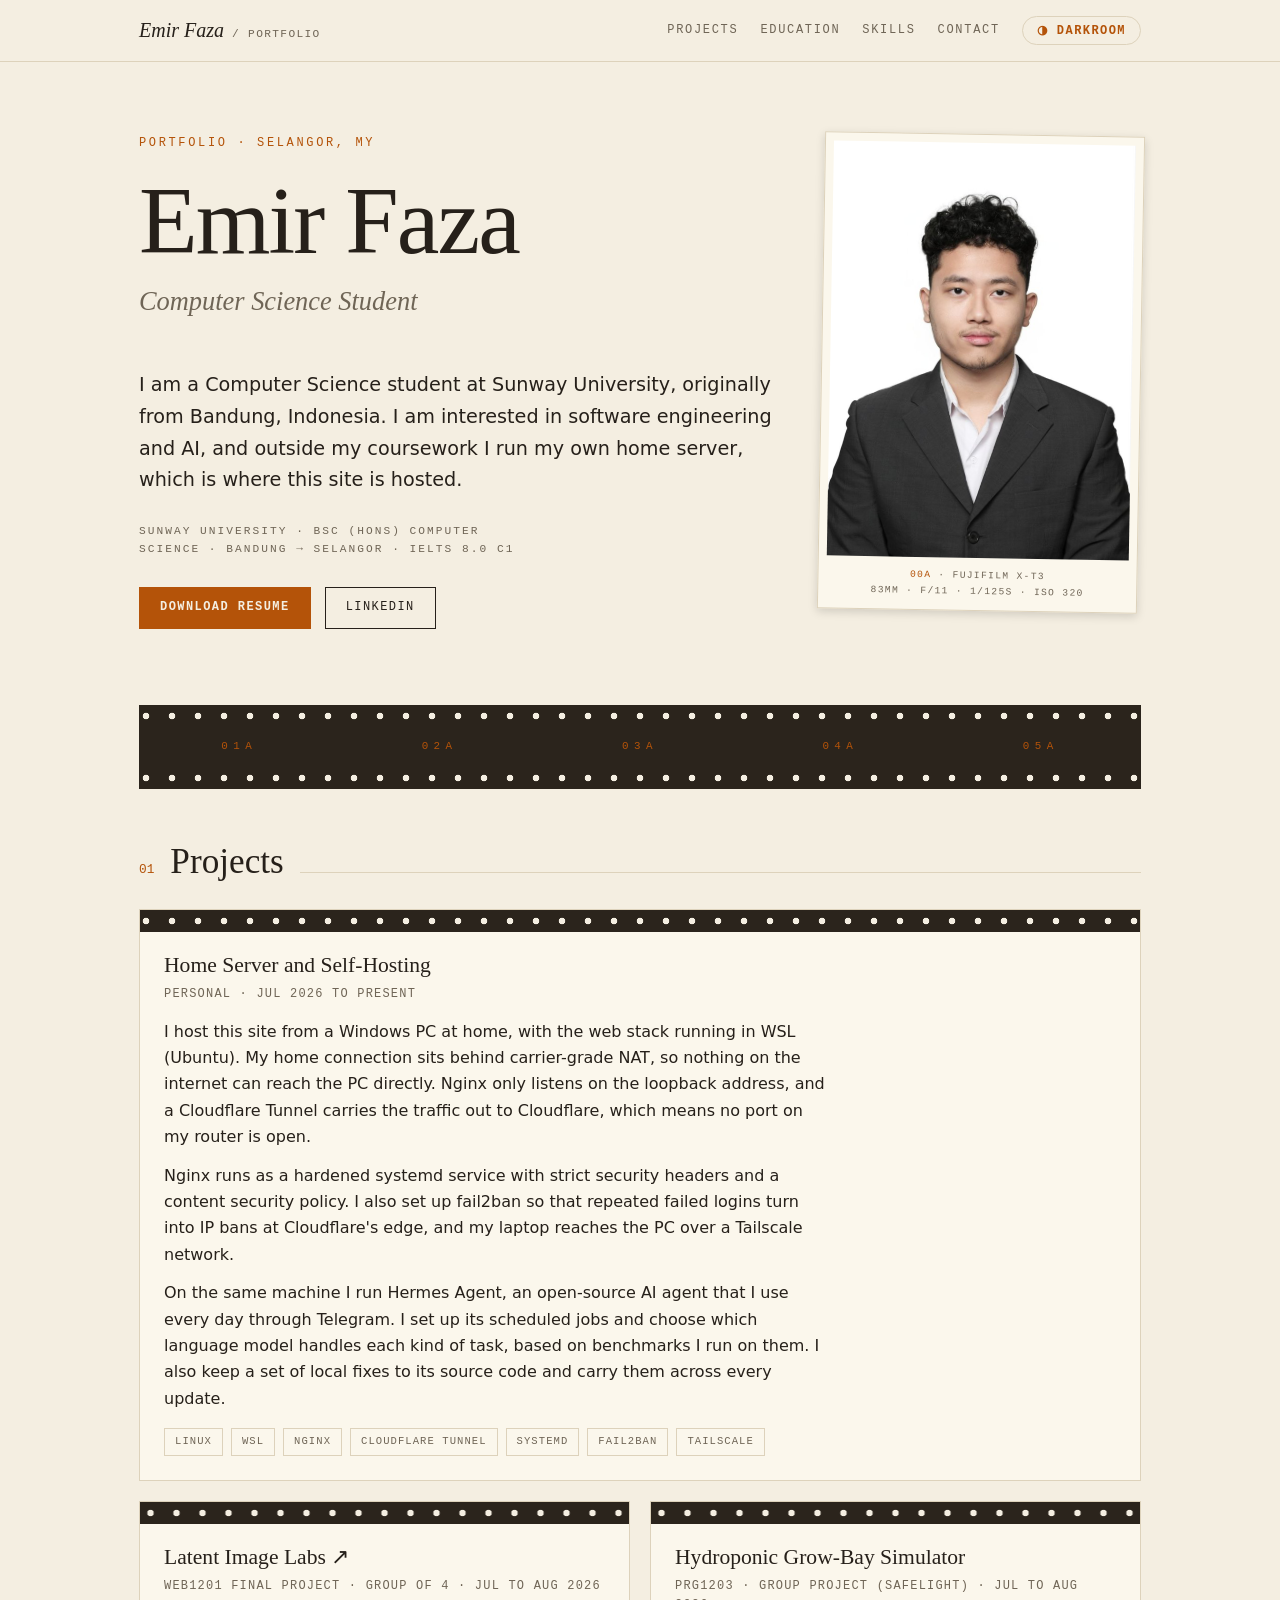
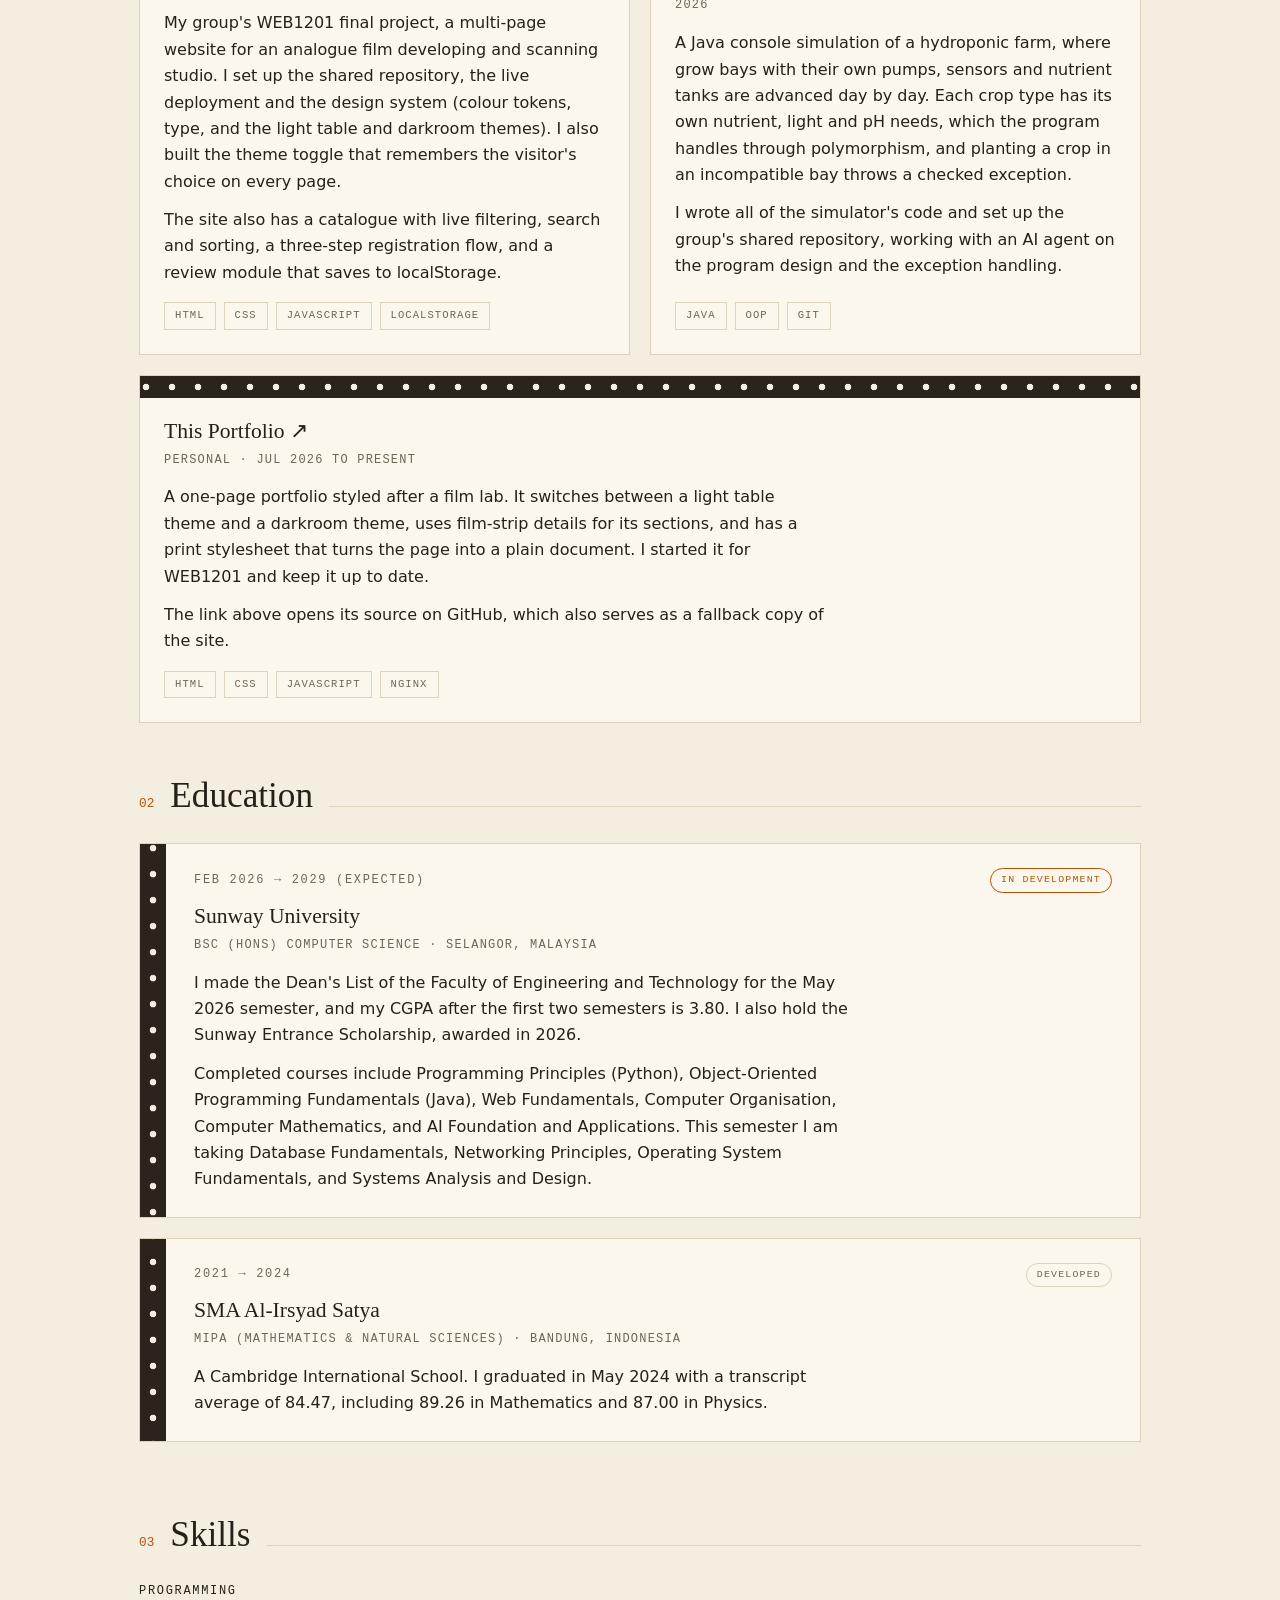
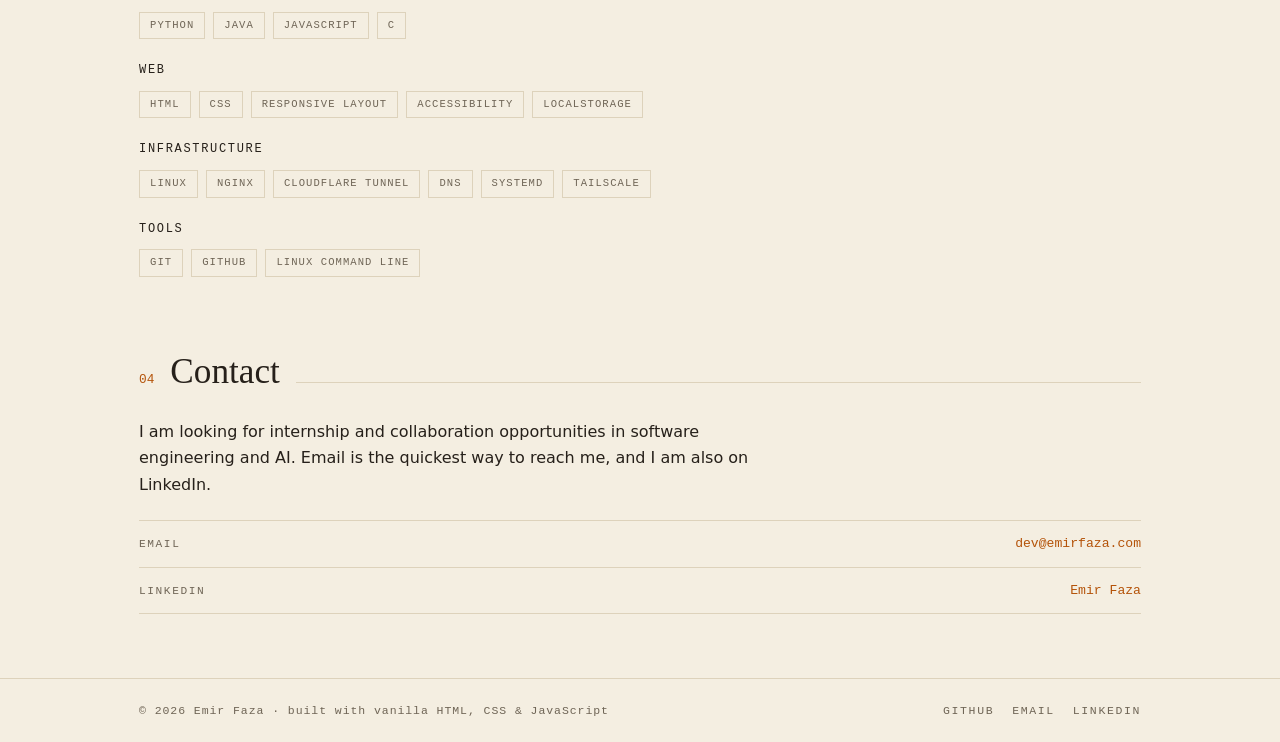
==== commit da0c2c09: "Home server card: drop the private-pages mention" ====
--- a/index.html
+++ b/index.html
@@ -105,7 +105,7 @@
                         <h3>Home Server and Self-Hosting</h3>
                         <p class="frame-role">Personal &middot; Jul 2026 to present</p>
                         <p>I host this site from a Windows PC at home, with the web stack running in WSL (Ubuntu). My home connection sits behind carrier-grade NAT, so nothing on the internet can reach the PC directly. Nginx only listens on the loopback address, and a Cloudflare Tunnel carries the traffic out to Cloudflare, which means no port on my router is open.</p>
-                        <p>Nginx runs as a hardened systemd service with strict security headers and a content security policy. I also set up fail2ban so that repeated failed logins on my private pages turn into IP bans at Cloudflare's edge, and my laptop reaches the PC over a Tailscale network.</p>
+                        <p>Nginx runs as a hardened systemd service with strict security headers and a content security policy. I also set up fail2ban so that repeated failed logins turn into IP bans at Cloudflare's edge, and my laptop reaches the PC over a Tailscale network.</p>
                         <p>On the same machine I run Hermes Agent, an open-source AI agent that I use every day through Telegram. I set up its scheduled jobs and choose which language model handles each kind of task, based on benchmarks I run on them. I also keep a set of local fixes to its source code and carry them across every update.</p>
                         <div class="tags">
                             <span class="tag">Linux</span><span class="tag">WSL</span><span class="tag">Nginx</span><span class="tag">Cloudflare Tunnel</span><span class="tag">systemd</span><span class="tag">fail2ban</span><span class="tag">Tailscale</span>
